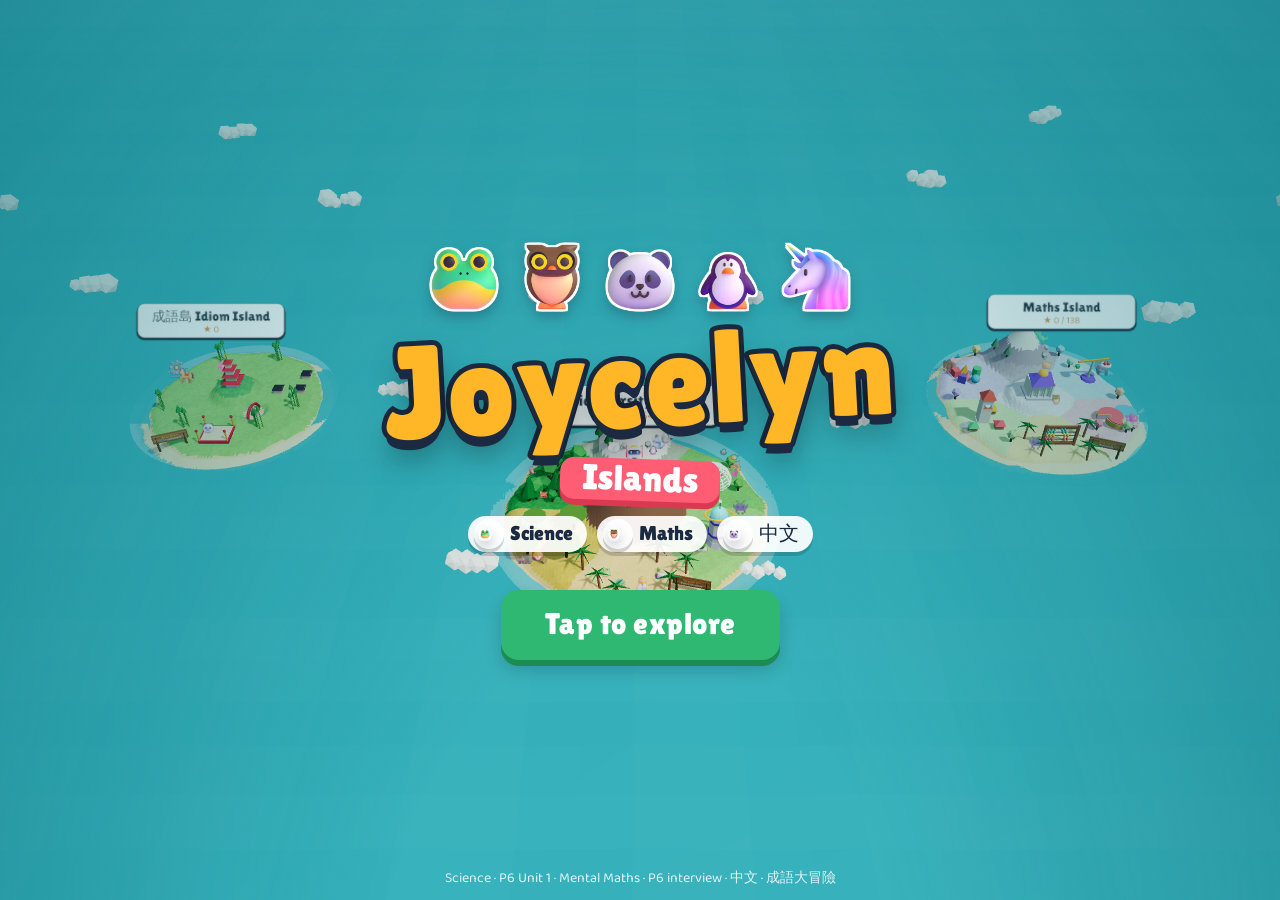
==== games/joycelyn-world/index.html @ 140b9cd7 "Joycelyn's Islands: merge Wild Quest, a new Maths Island and 成語大冒險 into one archipelago - Redesign W" ====
<!DOCTYPE html>
<!-- Built by tools/build_world.mjs from games/joycelyn-world/src. Edit the source, then rebuild. -->
<html lang="en">
<head>
<meta charset="UTF-8">
<meta name="viewport" content="width=device-width,initial-scale=1,viewport-fit=cover,user-scalable=no">
<title>Joycelyn's Islands</title>
<meta name="description" content="Joycelyn's revision archipelago: Science (Biodiversity), Mental Maths for the interview, and Chinese (成語大冒險).">
<meta name="apple-mobile-web-app-capable" content="yes">
<meta name="mobile-web-app-capable" content="yes">
<meta name="apple-mobile-web-app-title" content="Joycelyn Islands">
<meta name="theme-color" content="#0B6E79">
<link rel="icon" href="[data-uri]">
<link rel="apple-touch-icon" href="[data-uri]">
<link rel="preconnect" href="https://fonts.googleapis.com">
<link rel="preconnect" href="https://fonts.gstatic.com" crossorigin>
<link href="https://fonts.googleapis.com/css2?family=Baloo+2:wght@500;600;700;800&family=Lilita+One&family=Nunito:wght@500;700;800;900&display=swap" rel="stylesheet">
<style>
/* =========================================================
   Joycelyn Biodiversity Island (Wild Quest) — base styles
   Palette: lagoon / sky / mango / coral / leaf / ink
   ========================================================= */
:root {
  --lagoon: #0B6E79;
  --lagoon-d: #07505A;
  --sky: #8ED8F8;
  --sky-l: #D7F2FF;
  --mango: #FFB627;
  --mango-d: #E08E00;
  --coral: #FF5D73;
  --coral-d: #D93A52;
  --leaf: #2EB872;
  --leaf-d: #1E8A54;
  --grape: #7A5CFA;
  --grape-d: #5A3ED6;
  --ink: #1B2A41;
  --ink-2: #4A5A72;
  --paper: #FFFFFF;
  --sand: #FFF1CF;
  --display: 'Lilita One', 'Baloo 2', system-ui, sans-serif;
  --body: 'Baloo 2', system-ui, -apple-system, 'PingFang HK', 'Microsoft JhengHei', sans-serif;
  --sticker: drop-shadow(2px 0 0 #fff) drop-shadow(-2px 0 0 #fff) drop-shadow(0 2px 0 #fff) drop-shadow(0 -2px 0 #fff) drop-shadow(0 6px 6px rgba(27, 42, 65, .28));
  --safe-t: env(safe-area-inset-top, 0px);
  --safe-b: env(safe-area-inset-bottom, 0px);
}

* { box-sizing: border-box; -webkit-tap-highlight-color: transparent; }
html, body { margin: 0; height: 100%; overflow: hidden; background: #0B6E79; }
body {
  font-family: var(--body); color: var(--ink); font-size: 18px; line-height: 1.35;
  -webkit-user-select: none; user-select: none; -webkit-touch-callout: none;
  touch-action: manipulation; overscroll-behavior: none;
}
button { font: inherit; color: inherit; cursor: pointer; border: 0; background: none; padding: 0; }
button:focus-visible, [tabindex]:focus-visible { outline: 4px solid var(--mango); outline-offset: 3px; }
img { display: block; -webkit-user-drag: none; }

#app { position: fixed; inset: 0; overflow: hidden; }
#world { position: absolute; inset: 0; width: 100%; height: 100%; display: block; }
#stage { position: absolute; inset: 0; pointer-events: none; }
#stage > * { pointer-events: auto; }
#overlay { position: absolute; inset: 0; pointer-events: none; z-index: 50; }
#overlay > * { pointer-events: auto; }
#fx { position: absolute; inset: 0; width: 100%; height: 100%; pointer-events: none; z-index: 80; }
#rotate-hint { display: none; }
@media (orientation: portrait) and (max-width: 900px) {
  #rotate-hint {
    display: block; position: absolute; left: 50%; bottom: calc(10px + var(--safe-b)); transform: translateX(-50%);
    background: var(--ink); color: #fff; padding: 6px 14px; border-radius: 99px; font-size: 14px; z-index: 90; pointer-events: none; opacity: .85;
  }
}

/* ---------- sticker art ---------- */
.art { position: relative; display: inline-block; width: 96px; height: 96px; flex: none; }
.art img, .art svg { width: 100%; height: 100%; object-fit: contain; }
.art.sticker img, .art.sticker svg { filter: var(--sticker); }
.art.flat img, .art.flat svg { filter: none; }

/* ---------- buttons ---------- */
.btn {
  --c: var(--mango); --cd: var(--mango-d); --t: var(--ink);
  display: inline-flex; align-items: center; justify-content: center; gap: 8px;
  min-height: 56px; padding: 8px 26px; border-radius: 18px;
  background: var(--c); color: var(--t); font-family: var(--display); font-size: 24px; letter-spacing: .5px;
  box-shadow: 0 6px 0 var(--cd), 0 10px 18px rgba(0,0,0,.18);
  transform: translateY(0); transition: transform .08s, box-shadow .08s, filter .15s;
}
.btn:active { transform: translateY(5px); box-shadow: 0 1px 0 var(--cd), 0 3px 8px rgba(0,0,0,.18); }
.btn.go { --c: var(--leaf); --cd: var(--leaf-d); --t: #fff; }
.btn.hot { --c: var(--coral); --cd: var(--coral-d); --t: #fff; }
.btn.cool { --c: var(--sky); --cd: #4FAED6; }
.btn.grape { --c: var(--grape); --cd: var(--grape-d); --t: #fff; }
.btn.ghost { --c: #fff; --cd: #C9D6E4; }
.btn.small { min-height: 44px; font-size: 19px; padding: 6px 16px; border-radius: 14px; }
.btn .art { width: 34px; height: 34px; }
.btn[disabled] { filter: grayscale(1) opacity(.55); pointer-events: none; }

.iconbtn {
  width: 52px; height: 52px; border-radius: 16px; background: #fff; display: grid; place-items: center;
  box-shadow: 0 4px 0 #C9D6E4, 0 8px 14px rgba(0,0,0,.15); transition: transform .08s;
}
.iconbtn:active { transform: translateY(3px); box-shadow: 0 1px 0 #C9D6E4; }
.iconbtn .art { width: 34px; height: 34px; }
.iconbtn.off .art { filter: grayscale(1) opacity(.45); }

/* ---------- hub HUD ---------- */
.hub-top {
  position: absolute; top: calc(12px + var(--safe-t)); left: 14px; right: 14px; display: flex; align-items: center; gap: 10px; z-index: 5;
}
.pill {
  display: inline-flex; align-items: center; gap: 6px; background: #fff; border-radius: 99px; padding: 4px 16px 4px 6px;
  font-family: var(--display); font-size: 22px; box-shadow: 0 4px 0 #C9D6E4, 0 8px 14px rgba(0,0,0,.15);
}
.pill .art { width: 38px; height: 38px; }
.hub-top .spacer { flex: 1; }

.zone-chips {
  position: absolute; left: 0; right: 0; bottom: calc(12px + var(--safe-b)); display: flex; justify-content: center; gap: 10px; padding: 0 12px;
  z-index: 5; flex-wrap: wrap;
}
.zone-chip {
  display: flex; align-items: center; gap: 6px; background: rgba(255,255,255,.94); border-radius: 18px; padding: 4px 12px 4px 4px;
  font-family: var(--display); font-size: 17px; box-shadow: 0 4px 0 rgba(0,0,0,.18);
}
.zone-chip .art { width: 40px; height: 40px; }
.zone-chip .st { color: var(--mango-d); font-size: 14px; }
.zone-chip:active { transform: translateY(3px); }

/* ---------- title screen ---------- */
.title-screen {
  position: absolute; inset: 0; display: grid; place-items: center; text-align: center; z-index: 20;
  background: radial-gradient(ellipse at 50% 120%, rgba(11,110,121,.0) 30%, rgba(11,110,121,.55) 100%);
}
.logo { font-family: var(--display); line-height: .9; color: #fff; }
.logo .l1 {
  display: block; font-size: clamp(64px, 11vw, 132px); color: var(--mango);
  -webkit-text-stroke: 10px var(--ink); paint-order: stroke fill; letter-spacing: 2px;
  text-shadow: 0 10px 0 var(--ink), 0 18px 30px rgba(0,0,0,.35); transform: rotate(-3deg);
}
.logo .l2 {
  display: inline-block; margin-top: 18px; font-size: clamp(22px, 3.4vw, 36px); background: var(--coral); padding: 4px 22px 6px; border-radius: 14px;
  -webkit-text-stroke: 0; transform: rotate(2deg); box-shadow: 0 6px 0 var(--coral-d);
}
.title-screen .start { margin-top: 38px; font-size: 30px; min-height: 70px; padding: 8px 44px; animation: bob 1.6s ease-in-out infinite; }
.title-screen .credit { position: absolute; bottom: calc(12px + var(--safe-b)); left: 0; right: 0; color: #fff; font-size: 14px; opacity: .85; }
.title-cast { display: flex; gap: 14px; justify-content: center; margin-bottom: 8px; }
.title-cast .art { width: 74px; height: 74px; animation: hop 1.2s ease-in-out infinite; }
.title-cast .art:nth-child(2) { animation-delay: .15s; } .title-cast .art:nth-child(3) { animation-delay: .3s; }
.title-cast .art:nth-child(4) { animation-delay: .45s; } .title-cast .art:nth-child(5) { animation-delay: .6s; }

@keyframes bob { 50% { transform: translateY(-6px); } }
@keyframes hop { 0%, 100% { transform: translateY(0); } 40% { transform: translateY(-16px) rotate(-6deg); } 60% { transform: translateY(-12px) rotate(4deg); } }
@keyframes wobble { 0%,100% { transform: rotate(0); } 25% { transform: rotate(-8deg); } 75% { transform: rotate(8deg); } }
@keyframes pop-in { 0% { transform: scale(.3); opacity: 0; } 70% { transform: scale(1.08); opacity: 1; } 100% { transform: scale(1); } }
@keyframes slide-up { from { transform: translateY(40px); opacity: 0; } to { transform: none; opacity: 1; } }
@keyframes shake { 0%,100% { transform: translateX(0); } 20% { transform: translateX(-10px); } 40% { transform: translateX(9px); } 60% { transform: translateX(-6px); } 80% { transform: translateX(4px); } }
@keyframes pulse { 50% { transform: scale(1.07); } }
@keyframes pulse2 { 50% { scale: 1.14; } }
@keyframes spin { to { transform: rotate(360deg); } }
.shake { animation: shake .4s; }

/* ---------- zone card (bottom sheet) ---------- */
.zone-card {
  position: absolute; right: 18px; top: 50%; transform: translateY(-50%); width: min(420px, calc(100% - 36px));
  background: #fff; border-radius: 28px; padding: 22px 22px 20px; z-index: 10;
  box-shadow: 0 10px 0 rgba(27,42,65,.22), 0 24px 50px rgba(0,0,0,.25); animation: pop-in .35s ease-out;
  border: 5px solid var(--ink);
}
.zone-card h2 { font-family: var(--display); font-weight: 400; font-size: 36px; margin: 0; line-height: 1; }
.zone-card .zc-head { display: flex; align-items: center; gap: 12px; margin-bottom: 8px; }
.zone-card .zc-head .art { width: 76px; height: 76px; margin-top: -40px; }
.zone-card .learn { font-size: 16px; color: var(--ink-2); margin: 4px 0 12px; }
.zone-card .modes { display: grid; gap: 10px; }
.mode-btn {
  display: flex; align-items: center; gap: 12px; text-align: left; background: var(--sand); border-radius: 18px; padding: 10px 14px;
  box-shadow: 0 5px 0 #EBCB86; transition: transform .08s;
}
.mode-btn:active { transform: translateY(4px); box-shadow: 0 1px 0 #EBCB86; }
.mode-btn .art { width: 54px; height: 54px; }
.mode-btn .mt { flex: 1; }
.mode-btn b { font-family: var(--display); font-weight: 400; font-size: 23px; display: block; line-height: 1.05; }
.mode-btn small { font-size: 15px; color: var(--ink-2); display: block; line-height: 1.2; }
.mode-btn .stars { font-size: 20px; color: var(--mango); letter-spacing: 1px; white-space: nowrap; }
.mode-btn .stars .no { color: #E2E6EC; }
.zone-card .close { position: absolute; top: 10px; right: 12px; }

/* ---------- game frame ---------- */
.game {
  position: absolute; inset: 0; overflow: hidden; display: flex; flex-direction: column;
  background: var(--sky);
}
.game-hud {
  position: relative; z-index: 20; display: flex; align-items: center; gap: 12px;
  padding: calc(10px + var(--safe-t)) 14px 8px;
}
.game-hud .gtitle { font-family: var(--display); font-size: 26px; color: #fff; -webkit-text-stroke: 6px var(--ink); paint-order: stroke fill; }
.game-hud .spacer { flex: 1; }
.hearts { display: flex; gap: 2px; }
.hearts .art { width: 34px; height: 34px; transition: transform .2s, filter .2s; }
.hearts .art.lost { filter: grayscale(1) opacity(.35); transform: scale(.8); }
.scorebox { font-family: var(--display); font-size: 26px; background: #fff; border-radius: 14px; padding: 2px 14px; min-width: 96px; text-align: center; box-shadow: 0 4px 0 #C9D6E4; }
.combo { font-family: var(--display); font-size: 22px; color: #fff; background: var(--coral); border-radius: 12px; padding: 0 10px; box-shadow: 0 4px 0 var(--coral-d); }
.combo.hide { visibility: hidden; }
.progress { height: 14px; background: rgba(255,255,255,.6); border-radius: 99px; overflow: hidden; flex: 1; max-width: 260px; border: 3px solid var(--ink); }
.progress i { display: block; height: 100%; background: var(--leaf); width: 0; transition: width .3s; }
.game-body { position: relative; flex: 1; min-height: 0; }

/* ---------- intro / result modals ---------- */
.modal-wrap { position: absolute; inset: 0; display: grid; place-items: center; background: rgba(27,42,65,.45); z-index: 60; padding: 18px; }
.modal {
  position: relative; background: #fff; border-radius: 30px; border: 5px solid var(--ink); width: min(640px, 100%); max-height: calc(100% - 10px);
  overflow: auto; padding: 26px 30px 26px; text-align: center; animation: pop-in .35s ease-out;
  box-shadow: 0 12px 0 rgba(27,42,65,.25);
}
.modal h2 { font-family: var(--display); font-weight: 400; font-size: 42px; margin: 4px 0 6px; line-height: 1; }
.modal p { margin: 6px 0; }
.modal .hero-art { width: 110px; height: 110px; margin: -6px auto 4px; }
.modal .howto { display: grid; grid-template-columns: repeat(auto-fit, minmax(150px, 1fr)); gap: 12px; margin: 16px 0 18px; text-align: left; }
.modal .howto div { background: var(--sky-l); border-radius: 18px; padding: 10px 12px; display: flex; gap: 10px; align-items: center; font-size: 16px; line-height: 1.2; }
.modal .howto .art { width: 44px; height: 44px; }
.modal .actions { display: flex; gap: 14px; justify-content: center; flex-wrap: wrap; margin-top: 14px; }
.modal .learnline { font-size: 15px; color: var(--ink-2); }
.bigstars { display: flex; justify-content: center; gap: 4px; margin: 6px 0 4px; }
.bigstars .art { width: 86px; height: 86px; opacity: .18; filter: grayscale(1); transform: scale(.7); transition: all .4s cubic-bezier(.3,1.6,.5,1); }
.bigstars .art:nth-child(2) { margin-top: -18px; }
.bigstars .art.on { opacity: 1; filter: none; transform: scale(1); }
.result-score { font-family: var(--display); font-size: 30px; }
.review { text-align: left; margin-top: 12px; display: grid; gap: 8px; }
.review .ri { background: #FFF0F2; border-radius: 14px; padding: 8px 12px; font-size: 15px; line-height: 1.3; }
.review .ri b { color: var(--coral-d); }

/* ---------- toast / teach bubble ---------- */
.toast {
  position: absolute; left: 50%; top: 92px; transform: translateX(-50%); z-index: 70; max-width: min(720px, 92%);
  background: #fff; border: 4px solid var(--ink); border-radius: 20px; padding: 10px 18px; font-size: 19px; line-height: 1.25;
  display: flex; gap: 10px; align-items: center; animation: slide-up .25s ease-out; box-shadow: 0 8px 0 rgba(27,42,65,.2);
}
.toast .art { width: 48px; height: 48px; }
.toast.good { border-color: var(--leaf-d); background: #EFFFF5; }
.toast.bad { border-color: var(--coral-d); background: #FFF1F3; }
.floattext {
  position: absolute; z-index: 75; font-family: var(--display); font-size: 34px; pointer-events: none; white-space: nowrap;
  -webkit-text-stroke: 6px var(--ink); paint-order: stroke fill; color: #fff; transform: translate(-50%, -50%);
}

/* ---------- generic choice buttons ---------- */
.choices { display: grid; gap: 12px; grid-template-columns: repeat(2, minmax(0, 1fr)); }
.choice {
  background: #fff; border-radius: 18px; padding: 10px 14px; min-height: 64px; font-size: 20px; font-weight: 700; line-height: 1.15;
  box-shadow: 0 5px 0 #C9D6E4; display: flex; align-items: center; gap: 10px; text-align: left; transition: transform .08s, background .2s;
}
.choice .art { width: 46px; height: 46px; }
.choice:active { transform: translateY(4px); box-shadow: 0 1px 0 #C9D6E4; }
.choice.right { background: #D8F8E4; box-shadow: 0 5px 0 var(--leaf); }
.choice.wrong { background: #FFDCE1; box-shadow: 0 5px 0 var(--coral); animation: shake .4s; }

.prof {
  display: flex; align-items: flex-end; gap: 6px;
}
.prof .art { width: 70px; height: 70px; }
.prof .bubble {
  background: #fff; border: 4px solid var(--ink); border-radius: 20px 20px 20px 4px; padding: 8px 14px; font-size: 18px; line-height: 1.25; font-weight: 600;
}

/* ---------- field guide / book screens ---------- */
.book {
  position: absolute; inset: 0; z-index: 30; background: #FFF6E0; display: flex; flex-direction: column;
  background-image: radial-gradient(#F3DFAE 1.5px, transparent 1.5px); background-size: 22px 22px;
}
.book-head { display: flex; align-items: center; gap: 12px; padding: calc(12px + var(--safe-t)) 18px 8px; }
.book-head h2 { font-family: var(--display); font-weight: 400; font-size: 38px; margin: 0; }
.book-head .count { font-family: var(--display); font-size: 22px; color: var(--ink-2); }
.book-tabs { display: flex; gap: 8px; padding: 0 18px 8px; flex-wrap: wrap; }
.book-tabs button { padding: 4px 14px; border-radius: 99px; background: #fff; font-weight: 700; font-size: 16px; box-shadow: 0 3px 0 #E6D3A3; }
.book-tabs button.on { background: var(--ink); color: #fff; box-shadow: none; }
.book-body { flex: 1; overflow: auto; padding: 6px 18px calc(24px + var(--safe-b)); -webkit-overflow-scrolling: touch; }
.cards { display: grid; grid-template-columns: repeat(auto-fill, minmax(132px, 1fr)); gap: 14px; }
.card {
  background: #fff; border-radius: 20px; padding: 10px 8px 10px; text-align: center; box-shadow: 0 5px 0 #E6D3A3; position: relative;
  border-top: 10px solid var(--gc, #ccc);
}
.card .art { width: 84px; height: 84px; margin: 0 auto; }
.card b { display: block; font-size: 16px; line-height: 1.1; margin-top: 4px; }
.card small { display: block; color: var(--ink-2); font-size: 14px; }
.card.locked .art img, .card.locked .art svg { filter: brightness(0) opacity(.18) !important; }
.card.locked b { color: #B8B0A0; }
.card-detail { text-align: left; }
.card-detail .cd-top { display: flex; gap: 16px; align-items: center; }
.card-detail .art { width: 130px; height: 130px; }
.tag { display: inline-block; border-radius: 99px; padding: 1px 12px; font-size: 15px; font-weight: 700; color: #fff; background: var(--gc, var(--ink)); margin: 2px 4px 2px 0; }
.traits { margin: 10px 0 0; padding-left: 20px; font-size: 16px; }
.oops-list { display: grid; gap: 10px; max-width: 900px; }
.oops { background: #fff; border-radius: 18px; padding: 12px 16px; box-shadow: 0 4px 0 #E6D3A3; display: grid; gap: 4px; font-size: 17px; }
.oops .q { font-weight: 700; }
.oops .you { color: var(--coral-d); }
.oops .ans { color: var(--leaf-d); font-weight: 700; }
.oops .why { color: var(--ink-2); font-size: 15px; }
.oops .meta { display: flex; gap: 10px; align-items: center; font-size: 13px; color: var(--ink-2); }
.empty { text-align: center; color: var(--ink-2); padding: 40px 10px; font-size: 20px; }
.parents table { border-collapse: collapse; width: 100%; max-width: 900px; background: #fff; border-radius: 16px; overflow: hidden; font-size: 17px; }
.parents th, .parents td { padding: 10px 14px; text-align: left; border-bottom: 2px solid #F3E6C4; vertical-align: top; }
.parents th { background: var(--ink); color: #fff; font-weight: 700; }
.parents p, .parents li { max-width: 760px; font-size: 17px; }
.parents h3 { font-family: var(--display); font-weight: 400; font-size: 26px; margin: 22px 0 6px; }

@media (max-width: 700px), (max-height: 520px) {
  body { font-size: 16px; }
  .btn { font-size: 20px; min-height: 48px; padding: 6px 18px; }
  .modal { padding: 20px 18px; }
  .modal h2 { font-size: 32px; }
  .game-hud .gtitle { font-size: 20px; }
  .zone-chip { font-size: 14px; } .zone-chip .art { width: 30px; height: 30px; }
  .choice { font-size: 17px; min-height: 52px; }
}
@media (prefers-reduced-motion: reduce) {
  *, *::before, *::after { animation-duration: .01ms !important; animation-iteration-count: 1 !important; transition-duration: .01ms !important; }
}

/* =========================================================
   Faller engine (Sort Storm / Seed Sorter / Airlift)
   ========================================================= */
.faller { position: absolute; inset: 0; display: flex; flex-direction: column; }
.fall-area { position: relative; flex: 1; overflow: hidden; }
.fall-area::before, .fall-area::after { content: ''; position: absolute; inset: 0; pointer-events: none; }
.sky-storm { background: linear-gradient(#4E5F96, #7FA6DA 55%, #BFE6F7); }
.sky-storm::before {
  background: repeating-linear-gradient(105deg, transparent 0 22px, rgba(255,255,255,.18) 22px 24px, transparent 24px 60px);
  background-size: 200px 200px; animation: rain .5s linear infinite;
}
.sky-storm::after {
  height: 90px; bottom: auto;
  background: radial-gradient(60px 50px at 8% 20%, #3C4A78 98%, transparent) , radial-gradient(90px 60px at 25% 0%, #44548A 98%, transparent), radial-gradient(80px 55px at 48% 10%, #3C4A78 98%, transparent), radial-gradient(100px 60px at 70% 0%, #44548A 98%, transparent), radial-gradient(70px 50px at 92% 15%, #3C4A78 98%, transparent);
}
@keyframes rain { to { background-position: -60px 200px; } }
.sky-xray { background: #0F2340; }
.sky-xray::before { background-image: linear-gradient(rgba(120,220,255,.12) 1px, transparent 1px), linear-gradient(90deg, rgba(120,220,255,.12) 1px, transparent 1px); background-size: 40px 40px; }
.sky-xray::after { height: 6px; bottom: auto; background: linear-gradient(90deg, transparent, #7FF6FF, transparent); box-shadow: 0 0 20px #7FF6FF; animation: scan 2.2s linear infinite; }
.sky-xray .fall-item .art img { filter: grayscale(1) brightness(1.5) contrast(1.2) drop-shadow(0 0 8px #7FF6FF) !important; }
.sky-xray .fall-item .tag-name { background: #0F2340; color: #7FF6FF; border-color: #7FF6FF; }
@keyframes scan { from { transform: translateY(0); } to { transform: translateY(70vh); } }
.sky-garden { background: linear-gradient(#A8E8FF, #E4FBD9 70%, #C8EBA8); }
.sky-garden::after { top: auto; height: 40px; background: radial-gradient(30px 20px at 10% 100%, #7DCB5A 98%, transparent), radial-gradient(40px 26px at 30% 100%, #6AB948 98%, transparent), radial-gradient(36px 22px at 55% 100%, #7DCB5A 98%, transparent), radial-gradient(44px 28px at 80% 100%, #6AB948 98%, transparent); }
.sky-balloon { background: linear-gradient(#7CCDF5, #CFF0FF 70%, #EAF9FF); }
.sky-balloon::before { background: radial-gradient(70px 26px at 15% 25%, #fff 98%, transparent), radial-gradient(90px 30px at 70% 18%, #fff 98%, transparent), radial-gradient(60px 20px at 45% 55%, rgba(255,255,255,.8) 98%, transparent); animation: drift 30s linear infinite; }
@keyframes drift { from { transform: translateX(-10%); } to { transform: translateX(10%); } }
.faller.fever .fall-area::after { top: 0; height: auto; background: linear-gradient(120deg, rgba(255,93,115,.25), rgba(255,182,39,.25), rgba(46,184,114,.25), rgba(122,92,250,.25)); background-size: 300% 300%; animation: feverbg 1s linear infinite; }
@keyframes feverbg { to { background-position: 300% 0; } }

.fall-item { position: absolute; left: 0; top: 0; display: flex; flex-direction: column; align-items: center; will-change: transform; z-index: 2; }
.fall-item .art { width: 118px; height: 118px; }
.fall-item .tag-name { background: #fff; border: 3px solid var(--ink); border-radius: 12px; padding: 0 10px; font-weight: 800; font-size: 18px; margin-top: -6px; white-space: nowrap; }
.fall-item .chute { width: 120px; height: 52px; border-radius: 60px 60px 8px 8px; margin-bottom: -2px;
  background: repeating-linear-gradient(90deg, #FF5D73 0 20px, #fff 20px 40px); border: 3px solid var(--ink); border-bottom: 0; position: relative; }
.fall-item .chute::after { content: ''; position: absolute; left: 8px; right: 8px; top: 100%; height: 26px; border-left: 2px solid var(--ink); border-right: 2px solid var(--ink); clip-path: polygon(0 0, 100% 0, 60% 100%, 40% 100%); }
.card-item { flex-direction: row; gap: 8px; width: min(300px, 70vw); background: #fff; border: 4px solid var(--ink); border-radius: 18px; padding: 10px 14px; font-weight: 800; font-size: 21px; line-height: 1.15; text-align: center; box-shadow: 0 8px 0 rgba(0,0,0,.2); }
.card-item.crate { background: #F6D29B; border-color: #8A5A2B; box-shadow: 0 8px 0 #8A5A2B; background-image: repeating-linear-gradient(90deg, transparent 0 46px, rgba(138,90,43,.25) 46px 50px); }
.splat { filter: grayscale(.7); opacity: .8; }

.bins { display: grid; gap: 10px; padding: 8px 12px calc(12px + var(--safe-b)); background: linear-gradient(rgba(255,255,255,0), rgba(27,42,65,.25)); }
.bin {
  --bc: #FFB627; background: var(--bc); border-radius: 26px 26px 16px 16px; padding: 8px 4px 8px; border: 4px solid var(--ink);
  box-shadow: 0 6px 0 var(--ink), inset 0 -8px 0 rgba(0,0,0,.15); display: flex; flex-direction: column; align-items: center; color: #fff; transition: transform .1s; min-height: 112px;
}
.bin-door { width: 68px; height: 68px; background: rgba(255,255,255,.92); border-radius: 50%; display: grid; place-items: center; box-shadow: inset 0 5px 0 rgba(0,0,0,.12); }
.bin-door .art { width: 54px; height: 54px; }
.bin-label { font-family: var(--display); font-size: 21px; -webkit-text-stroke: 5px var(--ink); paint-order: stroke fill; margin-top: 4px; line-height: 1.05; text-align: center; }
.bin:active { transform: translateY(5px); box-shadow: 0 1px 0 var(--ink); }
.bin.gulp { animation: pulse .35s; }
.bin.nope { animation: shake .4s; filter: saturate(.3) brightness(.9); }
.bin.hint { outline: 6px solid #fff; outline-offset: 2px; animation: pulse .6s infinite; }
.wave-banner { position: absolute; left: 0; right: 0; top: 28%; z-index: 30; text-align: center; font-family: var(--display); font-size: clamp(38px, 6vw, 64px); color: var(--mango); -webkit-text-stroke: 10px var(--ink); paint-order: stroke fill; animation: banner 1.7s ease-in-out forwards; pointer-events: none; }
.wave-banner small { display: block; font-family: var(--body); font-weight: 800; font-size: 24px; color: #fff; -webkit-text-stroke: 5px var(--ink); }
@keyframes banner { 0% { transform: translateX(100%); } 18% { transform: translateX(0); } 82% { transform: translateX(0); opacity: 1; } 100% { transform: translateX(-100%); opacity: 0; } }
@media (max-width: 760px) {
  .bin { min-height: 88px; border-radius: 18px 18px 12px 12px; }
  .bin-door { width: 46px; height: 46px; } .bin-door .art { width: 36px; height: 36px; }
  .bin-label { font-size: 14px; -webkit-text-stroke: 4px var(--ink); }
  .fall-item .art { width: 84px; height: 84px; }
  .fall-item .chute { width: 86px; height: 38px; }
}

/* biome doors */
.biome-door { width: 100%; height: 100%; border-radius: 50%; display: grid; place-items: center; }
.bd-rainforest { background: radial-gradient(circle at 50% 70%, #3DBB57, #1E7A3A); }
.bd-desert { background: radial-gradient(circle at 50% 70%, #FFD27A, #E39A3B); }
.bd-grassland { background: radial-gradient(circle at 50% 70%, #EADB7A, #B9A034); }
.bd-polar { background: radial-gradient(circle at 50% 70%, #FFFFFF, #9CCFF2); }
.biome-door .art { width: 80% !important; height: 80% !important; }

/* =========================================================
   Build-a-Beast lab
   ========================================================= */
.game:has(.lab) { background: linear-gradient(#2B2550, #4B3F8F 60%, #6E5CC7); }
.lab { position: absolute; inset: 0; display: flex; flex-direction: column; padding: 0 14px calc(10px + var(--safe-b)); gap: 10px; }
.lab-top { flex: 1; min-height: 0; display: grid; grid-template-columns: minmax(170px, 230px) 1fr minmax(230px, 330px); gap: 14px; align-items: stretch; }
.lab-ticket { align-self: start; background: #FFF8E6; border-radius: 6px; padding: 14px 12px 18px; text-align: center; transform: rotate(-2deg); box-shadow: 0 10px 0 rgba(0,0,0,.25);
  clip-path: polygon(0 0, 100% 0, 100% calc(100% - 10px), 92% 100%, 84% calc(100% - 10px), 76% 100%, 68% calc(100% - 10px), 60% 100%, 52% calc(100% - 10px), 44% 100%, 36% calc(100% - 10px), 28% 100%, 20% calc(100% - 10px), 12% 100%, 4% calc(100% - 10px), 0 100%); }
.lab-ticket .art { margin: 4px auto; }
.ticket-no { font-size: 14px; color: var(--ink-2); font-weight: 700; }
.ticket-say { font-weight: 800; font-size: 19px; line-height: 1.2; margin: 6px 0 10px; }
.ticket-group { display: inline-block; color: #fff; font-family: var(--display); font-size: 26px; padding: 2px 16px; border-radius: 12px; -webkit-text-stroke: 5px var(--ink); paint-order: stroke fill; }
.lab-machine { position: relative; display: grid; place-items: center; }
.lab-tube { position: relative; width: min(300px, 100%); height: min(100%, 330px); border-radius: 120px 120px 30px 30px; background: linear-gradient(90deg, rgba(255,255,255,.25), rgba(200,250,255,.12) 40%, rgba(255,255,255,.35)); border: 6px solid #C9CFE6; box-shadow: inset 0 0 40px rgba(127,246,255,.35), 0 0 0 6px #7A5CFA, 0 18px 0 #2B2550; overflow: hidden; }
.lab-liquid { position: absolute; left: 0; right: 0; bottom: 0; height: 42%; background: linear-gradient(#5CF2C9, #1FB59A); opacity: .75; }
.lab-liquid::before { content: ''; position: absolute; left: -10%; right: -10%; top: -12px; height: 24px; background: radial-gradient(20px 12px at 20px 12px, #5CF2C9 98%, transparent) 0 0 / 40px 24px repeat-x; animation: wave 2s linear infinite; }
@keyframes wave { to { background-position: 40px 0; } }
.lab-bubbles i { position: absolute; bottom: 5%; width: 12px; height: 12px; border-radius: 50%; background: rgba(255,255,255,.7); animation: bub 2.8s ease-in infinite; }
@keyframes bub { from { transform: translateY(0); opacity: .9; } to { transform: translateY(-240px); opacity: 0; } }
.lab-out { position: absolute; inset: 0; display: grid; place-items: center; z-index: 2; }
.lab-out .art { width: min(190px, 60%); height: auto; aspect-ratio: 1; }
.lab-out .born { animation: pop-in .5s cubic-bezier(.3,1.6,.5,1); }
.lab-q { font-family: var(--display); font-size: 120px; color: rgba(255,255,255,.75); -webkit-text-stroke: 6px #2B2550; paint-order: stroke fill; }
.lab-q.spin { animation: spin .4s linear infinite; }
.lab-tube.zapping { animation: shake .25s infinite; box-shadow: inset 0 0 80px #B6FFF6, 0 0 0 6px #FFB627, 0 0 60px #7FF6FF; }
.lab-coils { position: absolute; inset: 0; pointer-events: none; }
.lab-coils i { position: absolute; bottom: 10%; width: 24px; height: 60%; background: repeating-linear-gradient(#FFB627 0 8px, #B87400 8px 12px); border-radius: 12px; left: calc(50% - min(150px, 50%) - 44px); }
.lab-coils i + i { left: auto; right: calc(50% - min(150px, 50%) - 44px); }
.mutant { position: relative; width: 200px; height: 200px; animation: wobble .6s ease-in-out infinite; }
.mutant .m-base { width: 160px; height: 160px; position: absolute; left: 20px; top: 20px; }
.mutant .m-a, .mutant .m-b { position: absolute; width: 70px; height: 70px; }
.mutant .m-a { left: -6px; top: 0; } .mutant .m-b { right: -6px; bottom: 10px; }
.m-stamp { position: absolute; left: 50%; top: 50%; transform: translate(-50%, -50%) rotate(-14deg); font-family: var(--display); font-size: 44px; color: var(--coral); border: 6px solid var(--coral); border-radius: 12px; padding: 0 12px; background: rgba(255,255,255,.85); }
.lab-feedback { background: #fff; border-radius: 22px; padding: 14px 16px; overflow: auto; border: 4px solid var(--ink); align-self: stretch; }
.fb-hint { color: var(--ink-2); font-weight: 700; font-size: 18px; }
.fb-title { font-family: var(--display); font-size: 28px; line-height: 1.05; margin-bottom: 4px; }
.fb-title.good { color: var(--leaf-d); } .fb-title.bad { color: var(--coral-d); }
.lab-feedback p { margin: 4px 0 8px; font-size: 17px; line-height: 1.25; }
.fb-bad, .fb-traits { margin: 0 0 10px; padding-left: 18px; font-size: 16px; line-height: 1.25; }
.fb-bad li { margin-bottom: 6px; }
.fb-recipe { background: var(--sky-l); border-radius: 12px; padding: 8px 10px; }
.lab-panel { display: flex; gap: 12px; align-items: stretch; background: linear-gradient(#C9CFE6, #9AA3C7); border-radius: 26px; padding: 10px; border: 4px solid var(--ink); box-shadow: 0 8px 0 #2B2550; }
.lab-reels { flex: 1; display: grid; grid-template-columns: repeat(5, minmax(0, 1fr)); gap: 8px; }
.reel { display: flex; flex-direction: column; align-items: stretch; gap: 4px; background: #4A5A72; border-radius: 16px; padding: 6px; transition: box-shadow .2s; }
.reel-label { color: #fff; font-weight: 800; font-size: 14px; text-align: center; line-height: 1.1; min-height: 1.1em; }
.reel-arrow { background: #2B3A52; color: #fff; border-radius: 10px; font-size: 16px; line-height: 1; padding: 4px 0; }
.reel-arrow:active { background: #7A5CFA; }
.reel-window { background: #fff; border-radius: 12px; height: 108px; overflow: hidden; box-shadow: inset 0 6px 8px rgba(0,0,0,.25), inset 0 -6px 8px rgba(0,0,0,.18); }
.reel-face { display: flex; flex-direction: column; align-items: center; justify-content: center; height: 100%; gap: 2px; padding: 4px; }
.reel-face .art { width: 52px; height: 52px; }
.reel-face span { font-size: 14px; font-weight: 800; line-height: 1.1; text-align: center; }
.reel.bad { box-shadow: 0 0 0 4px var(--coral), 0 0 18px var(--coral); }
.reel.good { box-shadow: 0 0 0 4px var(--leaf), 0 0 18px var(--leaf); }
.lab-lever { width: 96px; display: flex; flex-direction: column; align-items: center; justify-content: flex-end; gap: 6px; }
.lab-lever .stick { width: 14px; height: 110px; background: linear-gradient(90deg, #8A93B0, #E6EAF5, #8A93B0); border-radius: 8px; position: relative; transform-origin: 50% 100%; transform: rotate(-18deg); transition: transform .15s; }
.lab-lever .knob { position: absolute; top: -26px; left: 50%; transform: translateX(-50%); width: 50px; height: 50px; border-radius: 50%; background: radial-gradient(circle at 35% 30%, #FF9AA8, var(--coral) 50%, var(--coral-d)); box-shadow: 0 4px 0 #8E1F33; }
.lab-lever.pulled .stick { transform: rotate(28deg); }
.lever-label { font-family: var(--display); font-size: 24px; color: #fff; -webkit-text-stroke: 5px var(--ink); paint-order: stroke fill; animation: pulse 1.2s infinite; }
@media (max-width: 860px) {
  .lab-top { grid-template-columns: 1fr 1fr; grid-template-rows: auto 1fr; }
  .lab-feedback { grid-column: 1 / -1; max-height: 160px; }
  .lab-ticket { padding: 8px; } .lab-ticket .art { width: 54px; height: 54px; }
  .reel-window { height: 84px; } .reel-face .art { width: 36px; height: 36px; } .reel-face span { font-size: 12px; }
  .lab-lever { width: 70px; } .lab-lever .stick { height: 70px; }
}

/* =========================================================
   Flowchart Detective
   ========================================================= */
.game:has(.det) { background: linear-gradient(#1D2F5C, #284A86); }
.det { position: absolute; inset: 0; display: grid; grid-template-columns: minmax(220px, 300px) 1fr; gap: 14px; padding: 0 14px calc(12px + var(--safe-b)); }
.det-left { display: flex; flex-direction: column; gap: 10px; min-height: 0; }
.det-box { position: relative; height: 210px; border-radius: 24px; overflow: hidden; background: radial-gradient(circle at 50% 40%, #5A4AA8, #221A4A 70%); border: 5px solid var(--mango); display: grid; place-items: center; flex: none; }
.det-box .det-sil { width: 150px; height: 150px; }
.det-box .det-sil img, .det-box .det-sil svg { filter: brightness(0) drop-shadow(0 0 12px rgba(255,255,255,.6)) !important; transition: filter .6s; }
.det-box .det-sil.show img, .det-box .det-sil.show svg { filter: var(--sticker) !important; }
.det-box .det-sil.show { animation: pop-in .5s; }
.det-curtain { position: absolute; inset: 0; z-index: 2; pointer-events: none; }
.det-curtain::before, .det-curtain::after { content: ''; position: absolute; top: 0; bottom: 0; width: 51%; background: repeating-linear-gradient(90deg, #C8203A 0 14px, #A0162C 14px 28px); transition: transform .7s cubic-bezier(.6,0,.3,1); }
.det-curtain::before { left: 0; transform: translateX(-62%); } .det-curtain::after { right: 0; transform: translateX(62%); }
.det-curtain.open::before { transform: translateX(-100%); } .det-curtain.open::after { transform: translateX(100%); }
.det-case { position: absolute; top: 8px; left: 50%; transform: translateX(-50%); z-index: 3; background: var(--mango); font-family: var(--display); padding: 0 12px; border-radius: 10px; font-size: 18px; }
.det-clues { display: grid; gap: 8px; overflow: auto; }
.det-clue { background: #FFF8E6; border-radius: 14px; padding: 8px 12px; font-weight: 800; font-size: 18px; line-height: 1.2; display: flex; gap: 8px; align-items: center; box-shadow: 0 4px 0 rgba(0,0,0,.25); }
.det-right { display: flex; flex-direction: column; min-height: 0; gap: 10px; }
.det-board { position: relative; flex: 1; min-height: 280px; border-radius: 24px; background: #17325F; background-image: linear-gradient(rgba(255,255,255,.06) 1px, transparent 1px), linear-gradient(90deg, rgba(255,255,255,.06) 1px, transparent 1px); background-size: 28px 28px; border: 4px solid #6E8FD0; }
.det-lines { position: absolute; inset: 0; width: 100%; height: 100%; }
.det-lines line { stroke: rgba(255,255,255,.55); stroke-width: 4; stroke-dasharray: 8 7; }
.det-lines line.on { stroke: var(--mango); stroke-dasharray: none; stroke-width: 7; }
.det-lines line.bad { stroke: var(--coral); stroke-width: 7; stroke-dasharray: none; }
.det-elabel { position: absolute; z-index: 2; transform: translate(-50%, -50%); font-size: 13px; font-weight: 800; padding: 0 8px; border-radius: 99px; color: #fff; }
.det-elabel.y { background: var(--leaf-d); } .det-elabel.n { background: var(--coral-d); }
.det-node { position: absolute; transform: translate(-50%, -50%); z-index: 1; }
.det-node.q { background: #fff; border-radius: 14px; padding: 6px 8px; font-weight: 800; font-size: 15px; line-height: 1.1; text-align: center; width: 19%; box-shadow: 0 4px 0 rgba(0,0,0,.3); transition: box-shadow .2s, background .2s; }
.det-node.q.cur { background: #FFF3CF; box-shadow: 0 0 0 5px var(--mango), 0 0 26px var(--mango); }
.det-node.q.done { background: #DDF8E8; }
.det-node.leaf { width: 64px; height: 64px; border-radius: 50%; background: #2B4C86; border: 4px dashed #8FB0EA; display: grid; place-items: center; color: #fff; text-align: center; }
.det-node.leaf .lt { font-family: var(--display); font-size: 28px; line-height: 1; }
.det-node.leaf.open { width: auto; min-width: 84px; height: auto; border-radius: 16px; padding: 4px 10px; background: var(--gc); border: 4px solid #fff; }
.det-node.leaf.open .lt { font-size: 18px; } .det-node.leaf .gn { display: block; font-weight: 800; font-size: 15px; }
.det-node.leaf.cur { animation: pulse2 .6s 3; box-shadow: 0 0 30px #fff; }
.det-token { position: absolute; z-index: 3; transform: translate(-50%, -105%); pointer-events: none; }
.det-token .art { width: 54px; height: 54px; animation: bob 1s infinite; }
.det-controls { display: flex; align-items: center; gap: 12px; background: #fff; border-radius: 20px; padding: 8px 12px; border: 4px solid var(--ink); }
.det-q { flex: 1; font-family: var(--display); font-size: 26px; line-height: 1.05; }
.det-q b { font-weight: 400; color: var(--leaf-d); }
.det-btns { display: flex; gap: 10px; }
.det-btns .btn:not(.small) { min-width: 104px; }
@media (max-width: 860px) {
  .det { grid-template-columns: 1fr; grid-template-rows: auto 1fr; }
  .det-left { flex-direction: row; } .det-box { width: 150px; height: 140px; } .det-box .det-sil { width: 100px; height: 100px; }
  .det-clue { font-size: 14px; padding: 4px 8px; } .det-node.q { font-size: 11px; padding: 4px; }
  .det-q { font-size: 18px; } .det-btns .btn:not(.small) { min-width: 70px; }
}

/* =========================================================
   Plant Survivor
   ========================================================= */
.game:has(.ps) { background: linear-gradient(#DFF7D0, #B8E6A0); }
.ps { position: absolute; inset: 0; display: grid; grid-template-columns: 1.05fr 1fr; gap: 14px; padding: 0 14px calc(12px + var(--safe-b)); }
.ps-scene { position: relative; border-radius: 26px; overflow: hidden; border: 5px solid var(--ink); background: #CFEFFF; min-height: 0; }
.ps-plant { position: absolute; inset: 0; transition: filter .6s; }
.plant-svg { width: 100%; height: 100%; display: block; }
.plant-svg .pl { transform-origin: 150px 205px; transition: transform .6s; }
.ps-plant.happy .pl { transform: scale(1.04); }
.ps-plant.wilt { filter: sepia(.8) saturate(.6) brightness(.9); }
.ps-plant.wilt .pl { transform: rotate(7deg) scaleY(.92); }
.ps-plant.bloom .flowers g { animation: pop-in .5s cubic-bezier(.3,1.6,.5,1) both; transform-box: fill-box; transform-origin: center; }
.ps-plant.bloom .flowers g:nth-child(2) { animation-delay: .1s; } .ps-plant.bloom .flowers g:nth-child(3) { animation-delay: .2s; } .ps-plant.bloom .flowers g:nth-child(4) { animation-delay: .3s; } .ps-plant.bloom .flowers g:nth-child(5) { animation-delay: .4s; }
.ps-weather { position: absolute; left: 12px; right: 12px; top: 12px; z-index: 3; display: flex; flex-direction: column; align-items: center; gap: 8px; pointer-events: none; }
.ps-weather > * { pointer-events: auto; }
.ps-weather::before { content: ''; position: fixed; inset: 0; pointer-events: none; }
.ps-scene:has(.ev-rain)::after, .ps-scene:has(.ev-tornado)::after { content: ''; position: absolute; inset: 0; z-index: 2; pointer-events: none; background: repeating-linear-gradient(100deg, transparent 0 18px, rgba(255,255,255,.35) 18px 20px, transparent 20px 44px); background-size: 160px 160px; animation: rain .4s linear infinite; }
.ps-scene:has(.ev-sun)::after { content: ''; position: absolute; inset: 0; z-index: 2; pointer-events: none; background: radial-gradient(circle at 85% 8%, rgba(255,230,120,.85), rgba(255,180,60,.25) 35%, transparent 60%); animation: pulse 1s infinite; }
.ps-scene:has(.ev-coldface)::after { content: ''; position: absolute; inset: 0; z-index: 2; pointer-events: none; background: rgba(40,60,140,.45); }
.ps-scene:has(.ev-cloud)::after { content: ''; position: absolute; inset: 0; z-index: 2; pointer-events: none; background: rgba(10,30,15,.45); }
.ps-scene:has(.ev-wave)::after { content: ''; position: absolute; left: 0; right: 0; bottom: 0; height: 52%; z-index: 2; pointer-events: none; background: rgba(60,160,210,.45); animation: tide 1.6s ease-in-out infinite alternate; }
.ps-scene:has(.ev-bubbles)::after { content: ''; position: absolute; left: 0; right: 0; bottom: 0; height: 44%; z-index: 2; pointer-events: none; background: radial-gradient(circle, rgba(255,255,255,.0) 0 3px, transparent 4px) 0 0 / 30px 30px, rgba(80,50,30,.4); }
@keyframes tide { from { transform: translateY(20px); } to { transform: translateY(-10px); } }
.ps-event { background: #fff; border: 4px solid var(--ink); border-radius: 18px; padding: 8px 14px; display: flex; gap: 10px; align-items: center; animation: pop-in .35s; max-width: 100%; }
.ps-event small { display: block; font-weight: 700; color: var(--ink-2); font-size: 14px; } .ps-event b { font-size: 20px; line-height: 1.1; display: block; }
.ps-event.win { border-color: var(--leaf-d); background: #EFFFF5; } .ps-event.win span { font-size: 16px; line-height: 1.25; display: block; }
.ps-why { background: #FFF1F3; border: 4px solid var(--coral-d); border-radius: 16px; padding: 6px 12px; font-weight: 700; font-size: 17px; line-height: 1.2; display: flex; gap: 8px; align-items: center; animation: slide-up .3s; }
.ps-health { position: absolute; left: 12px; bottom: 12px; z-index: 3; display: flex; align-items: center; gap: 8px; background: #fff; border-radius: 99px; padding: 4px 12px; border: 3px solid var(--ink); font-weight: 800; }
.ps-bar { width: 140px; height: 14px; border-radius: 99px; background: #E6E9EF; overflow: hidden; } .ps-bar i { display: block; height: 100%; width: 70%; transition: width .5s, background .5s; }
.ps-side { display: flex; flex-direction: column; gap: 8px; min-height: 0; overflow: hidden; }
.ps-side .ps-pickers { flex: 1; min-height: 0; overflow: auto; }
.ps-side .ps-grow { flex: none; }
.ps-brief { background: #fff; border-radius: 20px; padding: 8px 14px; border: 4px solid var(--ink); flex: none; }
.ps-brief h3 { font-family: var(--display); font-weight: 400; font-size: 30px; margin: 0; line-height: 1.05; }
.ps-brief p { margin: 2px 0 0; font-size: 17px; line-height: 1.25; }
.ps-level { font-size: 13px; font-weight: 800; color: var(--ink-2); }
.ps-pickers { display: grid; gap: 8px; }
.ps-row { background: rgba(255,255,255,.6); border-radius: 18px; padding: 6px 8px 8px; transition: box-shadow .2s; }
.ps-row.bad { box-shadow: 0 0 0 4px var(--coral); }
.ps-row.locked { opacity: .75; }
.ps-row-t { font-family: var(--display); font-size: 20px; padding: 0 4px 4px; }
.ps-row-t small { font-family: var(--body); font-size: 13px; color: var(--ink-2); }
.ps-opts { display: grid; grid-template-columns: repeat(auto-fill, minmax(118px, 1fr)); gap: 6px; }
.ps-opt { background: #fff; border-radius: 14px; padding: 5px 9px; text-align: left; box-shadow: 0 4px 0 #BFD6B0; line-height: 1.1; border: 3px solid transparent; }
.ps-opt b { display: block; font-size: 16px; } .ps-opt small { display: block; font-size: 13px; color: var(--ink-2); margin-top: 2px; }
.ps-opt.on { border-color: var(--leaf-d); background: #E3FBEA; }
.ps-grow { align-self: stretch; }
@media (max-width: 860px) { .ps { grid-template-columns: 1fr; grid-template-rows: 42% 1fr; } .ps-brief h3 { font-size: 22px; } }

/* =========================================================
   Garden Guard
   ========================================================= */
.game:has(.gg) { background: #8FD16F; }
.gg { position: absolute; inset: 0; display: flex; flex-direction: column; gap: 10px; padding: 0 14px calc(12px + var(--safe-b)); }
.gg-field { position: relative; flex: 1; border-radius: 26px; overflow: hidden; border: 5px solid var(--ink);
  background: repeating-linear-gradient(0deg, #79C25A 0 46px, #86CC66 46px 92px); }
.gg-field::before { content: ''; position: absolute; left: 0; top: 0; bottom: 0; width: 210px; background: #A4774A; background-image: radial-gradient(#8A6038 2px, transparent 2px); background-size: 16px 16px; border-right: 8px solid #6E4A2A; }
.gg-beds { position: absolute; left: 10px; top: 0; bottom: 0; width: 190px; display: flex; flex-direction: column; justify-content: space-around; z-index: 1; }
.gg-bed { position: relative; display: flex; flex-direction: column; align-items: center; border-radius: 20px; padding: 4px; transition: box-shadow .2s; }
.gg-plant { width: 96px !important; height: 96px !important; transition: filter .4s; }
.gg-name { background: #fff; border-radius: 10px; padding: 0 10px; font-weight: 800; font-size: 15px; border: 3px solid var(--ink); white-space: nowrap; }
.gg-bed.target { box-shadow: 0 0 0 5px var(--mango), 0 0 30px var(--mango); background: rgba(255,255,255,.25); }
.gg-bed.target::after { content: '!'; position: absolute; right: 10px; top: 0; width: 34px; height: 34px; border-radius: 50%; background: var(--coral); color: #fff; font-family: var(--display); font-size: 26px; display: grid; place-items: center; animation: pulse .5s infinite; }
.gg-bed.stone .gg-plant img, .gg-bed.stone .gg-plant svg { filter: grayscale(1) brightness(.9) !important; }
.gg-bed .leaflet { transition: transform .3s; }
.gg-bed.fold .leaflet { transform: scaleY(.15); }
.gg-bed.bitten { animation: shake .4s; } .gg-bed.bitten .gg-plant { filter: sepia(.8); }
.gg-lane { position: absolute; inset: 0; z-index: 2; pointer-events: none; }
.gg-critter { position: absolute; left: 0; top: 0; display: flex; flex-direction: column; align-items: center; }
.gg-critter .art { width: 104px; height: 104px; animation: hop .5s ease-in-out infinite; }
.gg-bubble { position: absolute; top: -34px; background: #fff; border: 3px solid var(--ink); border-radius: 14px; padding: 0 10px; font-weight: 800; font-size: 17px; white-space: nowrap; opacity: 0; transform: scale(.5); transition: all .2s; }
.gg-bubble.show { opacity: 1; transform: none; }
.gg-critter.sick .art img { filter: hue-rotate(80deg) saturate(2) !important; }
.gg-critter.ouch .art { animation: jump .5s ease-out 2; }
.gg-critter.confused .art { animation: wobble .5s infinite; }
.gg-critter.scared .art { animation: jump .35s ease-out 3; }
@keyframes jump { 0%, 100% { transform: translateY(0); } 40% { transform: translateY(-40px) rotate(-12deg); } }
.gg-cards { display: grid; grid-template-columns: repeat(5, minmax(0, 1fr)); gap: 10px; }
.gg-card { background: #fff; border-radius: 18px; min-height: 76px; padding: 8px 10px; font-weight: 800; font-size: 19px; line-height: 1.1; box-shadow: 0 6px 0 #2E7A38; border: 4px solid var(--ink); transition: transform .08s; }
.gg-card:active { transform: translateY(4px); box-shadow: 0 2px 0 #2E7A38; }
.gg-card.right { background: #D8F8E4; } .gg-card.wrong { background: #FFDCE1; animation: shake .4s; }
.gg-card.hint { box-shadow: 0 0 0 5px var(--mango), 0 6px 0 #2E7A38; animation: pulse .6s infinite; }
@media (max-width: 860px) { .gg-cards { grid-template-columns: repeat(3, 1fr); } .gg-card { font-size: 15px; min-height: 56px; } .gg-field::before { width: 140px; } .gg-beds { width: 130px; } .gg-plant { width: 64px !important; height: 64px !important; } .gg-critter .art { width: 72px; height: 72px; } }

/* =========================================================
   Survival Suit
   ========================================================= */
.game:has(.sv) { background: #2A3D63; }
.sv { position: absolute; inset: 0; display: grid; grid-template-columns: 1fr 1fr; gap: 14px; padding: 0 14px calc(12px + var(--safe-b)); }
.sv-scene { position: relative; border-radius: 26px; overflow: hidden; border: 5px solid var(--ink); display: grid; place-items: center; }
.sv-polar { background: linear-gradient(#9FB8D8, #E8F2FF 60%, #FFFFFF); }
.sv-desert { background: linear-gradient(#FFB45C, #FFE0A0 60%, #F0C27A 60%, #E8B35E); }
.sv-winter { background: linear-gradient(#24365E, #5B76A8 60%, #DCE8F7 60%); }
.sv-fx { position: absolute; inset: 0; pointer-events: none; }
.sv-polar .sv-fx, .sv-winter .sv-fx { background-image: radial-gradient(#fff 2px, transparent 3px), radial-gradient(#fff 1.5px, transparent 2.5px); background-size: 60px 60px, 34px 34px; background-position: 0 0, 17px 20px; animation: snow 1.2s linear infinite; }
@keyframes snow { to { background-position: -40px 60px, -17px 54px; } }
.sv-desert .sv-fx { background: radial-gradient(circle at 80% 12%, #FFF6C8 0 40px, rgba(255,220,120,.6) 60px, transparent 140px); animation: pulse 1.6s infinite; }
.sv-title { position: absolute; top: 12px; left: 0; right: 0; text-align: center; z-index: 2; }
.sv-title small { display: block; font-weight: 800; color: var(--ink); opacity: .7; }
.sv-title b { font-family: var(--display); font-weight: 400; font-size: 34px; color: #fff; -webkit-text-stroke: 7px var(--ink); paint-order: stroke fill; }
.sv-hero .art { width: min(230px, 50vw); height: min(230px, 50vw); }
.sv-hero.shiver .art { animation: shiver .18s linear infinite; }
.sv-hero.happy .art { animation: hop .6s ease-in-out 3; }
.sv-hero.faint .art { transform: rotate(80deg) translateY(30px); filter: grayscale(.8); transition: all .6s; }
@keyframes shiver { 0%,100% { transform: translateX(0); } 25% { transform: translateX(-3px); } 75% { transform: translateX(3px); } }
.sv-badges { position: absolute; left: 12px; top: 70px; display: grid; gap: 6px; z-index: 2; }
.sv-badge { display: flex; align-items: center; gap: 6px; background: #fff; border-radius: 99px; padding: 2px 12px 2px 4px; font-weight: 800; font-size: 15px; border: 3px solid var(--leaf-d); animation: pop-in .35s; }
.sv-meter { position: absolute; left: 14px; right: 14px; bottom: 14px; display: flex; align-items: center; gap: 10px; background: #fff; border-radius: 99px; padding: 4px 14px 4px 6px; border: 4px solid var(--ink); z-index: 2; }
.sv-meter b { font-weight: 800; white-space: nowrap; }
.sv-bar { flex: 1; height: 22px; background: #E6E9EF; border-radius: 99px; overflow: hidden; }
.sv-bar i { display: block; height: 100%; width: 100%; border-radius: 99px; }
.sv-meter.low { animation: pulse .5s infinite; }
.sv-panel { display: flex; flex-direction: column; gap: 10px; overflow: auto; }
.sv-ask { display: flex; gap: 10px; align-items: center; background: #fff; border-radius: 20px; padding: 8px 14px; border: 4px solid var(--ink); }
.sv-ask b { font-family: var(--display); font-weight: 400; font-size: 26px; display: block; line-height: 1.05; }
.sv-ask small { font-size: 15px; color: var(--ink-2); }
.sv-row { background: rgba(255,255,255,.12); border-radius: 20px; padding: 10px; border: 3px solid rgba(255,255,255,.25); transition: all .2s; }
.sv-row.done { border-color: var(--leaf); background: rgba(46,184,114,.25); }
.sv-label { color: #fff; font-family: var(--display); font-size: 22px; margin-bottom: 6px; }
.sv-opts { display: grid; grid-template-columns: 1fr 1fr; gap: 8px; }
.sv-opt { background: #fff; border-radius: 16px; min-height: 60px; padding: 6px 12px; font-weight: 800; font-size: 18px; line-height: 1.15; box-shadow: 0 5px 0 #8FA3C8; }
.sv-opt:active { transform: translateY(3px); }
.sv-opt.on { background: #D8F8E4; box-shadow: 0 5px 0 var(--leaf-d); }
.sv-opt.nope { background: #FFDCE1; animation: shake .4s; }
.sv-row.done .sv-opt:not(.on) { opacity: .4; }
.sv-right { margin-top: 8px; color: #fff; font-weight: 700; font-size: 15px; }
@media (max-width: 860px) { .sv { grid-template-columns: 1fr; grid-template-rows: 38% 1fr; } .sv-opt { font-size: 15px; min-height: 48px; } }

/* =========================================================
   Hide & Seek + Predator Panic
   ========================================================= */
.game:has(.hs) { background: #2F6B3A; }
.hs { position: absolute; inset: 0; display: flex; flex-direction: column; gap: 8px; padding: 0 14px calc(12px + var(--safe-b)); }
.hs-top { display: flex; align-items: center; gap: 12px; }
.hs-label { background: #fff; border-radius: 16px; padding: 4px 14px; border: 4px solid var(--ink); font-size: 19px; white-space: nowrap; }
.hs-label b { font-family: var(--display); font-weight: 400; font-size: 22px; }
.hs-timer { flex: 1; height: 20px; background: rgba(255,255,255,.4); border-radius: 99px; overflow: hidden; border: 3px solid var(--ink); }
.hs-timer i { display: block; height: 100%; width: 100%; background: var(--mango); }
.hs-timer.low i { background: var(--coral); }
.hs-scene { position: relative; flex: 1; border-radius: 24px; overflow: hidden; border: 5px solid var(--ink); }
.hsbg-snow { background: radial-gradient(ellipse at 30% 30%, #FFFFFF, #E4F0FA 50%, #CFE2F2); }
.hsbg-savanna { background: linear-gradient(#E9C77A, #D9B05C); }
.hsbg-meadow { background: linear-gradient(#7CC45A, #5DAE45); }
.hsbg-twigs { background: linear-gradient(#C9B48C, #A88E62); }
.hsbg-kelp { background: linear-gradient(#2E7C8A, #1E5E6A); }
.hsbg-sand { background: radial-gradient(#E9D3A6 1.5px, transparent 2px) 0 0 / 14px 14px, linear-gradient(#E3CC9B, #D6BA84); }
.hsbg-leaves { background: linear-gradient(#B4743A, #8E5528); }
.hs-decoy { position: absolute; }
.hs-decoy .art { width: 100%; height: 100%; }
.hs-target { position: absolute; z-index: 1; padding: 0; }
.hs-target .art { width: 100%; height: 100%; }
.hs-target.caught { z-index: 9; outline: 6px solid var(--mango); outline-offset: 6px; border-radius: 50%; animation: pulse2 .5s 3; }
.hs-target.caught .art img, .hs-target.caught .art svg { filter: var(--sticker) !important; }
.hs-target .antennae { position: absolute; left: 40%; top: -8%; width: 30%; height: 22%; border-top: 2px solid #5A3418; border-left: 2px solid #5A3418; border-radius: 50% 0 0 0; transform: rotate(20deg); }
.hs-ring { position: absolute; width: 220px; height: 220px; transform: translate(-50%, -50%); border-radius: 50%; border: 6px dashed var(--mango); animation: spin 4s linear infinite; pointer-events: none; z-index: 8; }

.game:has(.pp) { background: #3B2A55; }
.pp { position: absolute; inset: 0; display: flex; flex-direction: column; gap: 10px; padding: 0 14px calc(12px + var(--safe-b)); }
.pp-stage { position: relative; flex: 1; border-radius: 26px; overflow: hidden; border: 5px solid var(--ink); }
.pp-land { background: linear-gradient(#9ED8F7, #DFF4FF 55%, #8BC86A 55%, #6AAE4C); }
.pp-sea { background: linear-gradient(#3EA6C8, #1C6E8E 70%, #D9C08A 70%); }
.pp-snow { background: linear-gradient(#A9C6E6, #EEF6FF 55%, #FFFFFF 55%, #E2EEF8); }
.pp-name { position: absolute; top: 12px; left: 0; right: 0; text-align: center; z-index: 3; }
.pp-name b { font-family: var(--display); font-weight: 400; font-size: 34px; color: #fff; -webkit-text-stroke: 7px var(--ink); paint-order: stroke fill; }
.pp-name span { font-weight: 800; font-size: 20px; color: var(--ink); }
.pp-prey { position: absolute; left: 8%; bottom: 14%; width: 26%; aspect-ratio: 1; display: grid; place-items: center; transition: opacity .6s; }
.pp-prey > .art { width: 100%; height: 100%; }
.pp-prey.blend { opacity: .18; }
.pp-prey.warn .art { animation: pulse .25s 6; filter: drop-shadow(0 0 22px #FF5D73) drop-shadow(0 0 10px #FFB627); }
.pp-prey.caught { animation: shake .4s; filter: grayscale(.8); }
.pp-prey .morph { width: 100%; height: 100%; animation: pop-in .4s; }
.pp-crowd { display: grid; grid-template-columns: repeat(4, 1fr); gap: 0; transform: scale(1.3); }
.pp-crowd .cr { animation: hop .7s ease-in-out infinite; }
.pp-crowd .cr:nth-child(odd) { animation-delay: .2s; }
.pp-pred { position: absolute; left: 0; bottom: 14%; width: 24%; aspect-ratio: 1; }
.pp-pred .art { width: 100%; height: 100%; }
.pp-pred.confused::after { content: '?'; position: absolute; top: -20px; left: 40%; font-family: var(--display); font-size: 60px; color: #fff; -webkit-text-stroke: 6px var(--ink); paint-order: stroke fill; }
.pp-btns { display: grid; grid-template-columns: repeat(4, minmax(0, 1fr)); gap: 10px; }
.pp-btn { display: flex; align-items: center; gap: 8px; background: #fff; border-radius: 18px; min-height: 76px; padding: 6px 12px; font-weight: 800; font-size: 19px; line-height: 1.1; text-align: left; box-shadow: 0 6px 0 #7A5CFA; border: 4px solid var(--ink); }
.pp-btn .art { width: 44px; height: 44px; }
.pp-btn:active { transform: translateY(4px); box-shadow: 0 2px 0 #7A5CFA; }
.pp-btn.right { background: #D8F8E4; } .pp-btn.wrong { background: #FFDCE1; animation: shake .4s; }
.pp-btn.hint { box-shadow: 0 0 0 5px var(--mango), 0 6px 0 #7A5CFA; animation: pulse .6s infinite; }
@media (max-width: 860px) { .pp-btns { grid-template-columns: 1fr 1fr; } .pp-btn { min-height: 54px; font-size: 15px; } }

/* =========================================================
   Feeding Frenzy
   ========================================================= */
.game:has(.ff) { background: #FFD9A0; }
.ff { position: absolute; inset: 0; display: flex; flex-direction: column; gap: 12px; padding: 0 14px calc(12px + var(--safe-b)); }
.ff-counter { position: relative; flex: 1; min-height: 180px; border-radius: 26px; overflow: hidden; border: 5px solid var(--ink);
  background: conic-gradient(#FFF4DE 25%, #FFE3B3 0 50%, #FFF4DE 0 75%, #FFE3B3 0) 0 0 / 60px 60px; }
.ff-belt { position: absolute; left: 0; right: 0; bottom: 22%; height: 40px; background: repeating-linear-gradient(90deg, #5A4A3A 0 30px, #6E5A46 30px 60px); border-top: 5px solid var(--ink); border-bottom: 5px solid var(--ink); animation: belt 1s linear infinite; }
@keyframes belt { to { background-position: 60px 0; } }
.ff-plate { position: absolute; left: 50%; bottom: calc(22% + 30px); transform: translateX(-50%); width: 190px; height: 150px; display: flex; flex-direction: column; align-items: center; justify-content: flex-end; opacity: 0; }
.ff-plate::before { content: ''; position: absolute; bottom: 18px; width: 190px; height: 50px; border-radius: 50%; background: radial-gradient(#FFFFFF 55%, #DCE3EA 56% 70%, #FFFFFF 71%); box-shadow: 0 6px 0 rgba(0,0,0,.15); }
.ff-plate .art { width: 110px; height: 110px; position: relative; z-index: 1; margin-bottom: 24px; }
.ff-plate .ff-food { position: absolute; bottom: -12px; background: var(--ink); color: #fff; border-radius: 10px; padding: 0 12px; font-weight: 800; white-space: nowrap; }
.ff-plate.in { opacity: 1; animation: platein .5s cubic-bezier(.3,1.3,.5,1); }
@keyframes platein { from { transform: translateX(-200%); } to { transform: translateX(-50%); } }
.ff-plate.cold .art { filter: grayscale(1) opacity(.5); }
.ff-patience { position: absolute; left: 16px; right: 16px; top: 12px; height: 16px; background: rgba(0,0,0,.12); border-radius: 99px; overflow: hidden; }
.ff-patience i { display: block; height: 100%; background: linear-gradient(90deg, var(--coral), var(--mango), var(--leaf)); border-radius: 99px; }
.ff-tables { display: grid; grid-template-columns: repeat(4, minmax(0, 1fr)); gap: 12px; }
.ff-table { position: relative; background: #fff; border-radius: 22px; padding: 10px 8px 12px; border: 4px solid var(--ink); box-shadow: 0 7px 0 #C9772E; display: flex; flex-direction: column; align-items: center; gap: 2px; transition: transform .1s; }
.ff-table:active { transform: translateY(4px); box-shadow: 0 3px 0 #C9772E; }
.ff-table .art { width: 100px; height: 100px; }
.ff-table b { font-size: 18px; }
.ff-feat { background: var(--mango); border-radius: 99px; padding: 0 10px; font-weight: 800; font-size: 15px; line-height: 1.5; }
.ff-say { position: absolute; left: 6px; right: 6px; top: -10px; transform: translateY(-100%); background: #fff; border: 3px solid var(--ink); border-radius: 14px; padding: 4px 8px; font-weight: 800; font-size: 14px; line-height: 1.15; display: none; }
.ff-say:not(:empty) { display: block; animation: pop-in .25s; }
.ff-table.no { animation: shake .4s; background: #FFE8EB; }
.ff-table.yum .art { animation: hop .4s 2; }
.ff-table.hint { box-shadow: 0 0 0 5px var(--leaf), 0 7px 0 #C9772E; animation: pulse .6s infinite; }
@media (max-width: 860px) { .ff-tables { grid-template-columns: 1fr 1fr; } .ff-table .art { width: 60px; height: 60px; } .ff-plate { transform: translateX(-50%) scale(.7); } }

/* =========================================================
   Fake-Bot Showdown
   ========================================================= */
.game:has(.fbs) { background: #1A1030; }
.game:has(.fbs) .game-hud { background: transparent; }
.fbs { position: absolute; inset: 0; padding: 0 14px calc(12px + var(--safe-b)); }
.fb-arena { position: relative; height: 100%; border-radius: 26px; overflow: hidden; border: 5px solid #000;
  background: radial-gradient(ellipse at 50% 120%, #FF6A1A 0, #B8321A 20%, #3A1838 50%, #1A1030 80%); }
.fb-lava { position: absolute; left: 0; right: 0; bottom: 0; height: 18%; background: radial-gradient(40px 14px at 20% 30%, #FFD166 98%, transparent), radial-gradient(60px 18px at 70% 50%, #FFD166 98%, transparent), linear-gradient(#FF8A1A, #D9441A); opacity: .8; animation: pulse 2s infinite; transform-origin: bottom; }
.fb-hp { position: absolute; top: 10px; left: 50%; transform: translateX(-50%); width: min(520px, 70%); display: flex; align-items: center; gap: 10px; z-index: 4; }
.fb-hp span { font-family: var(--display); color: #fff; font-size: 20px; }
.fb-hp > div { flex: 1; height: 20px; background: #3A1838; border: 3px solid #fff; border-radius: 99px; overflow: hidden; }
.fb-hp i { display: block; height: 100%; background: linear-gradient(90deg, #FF5D73, #FFB627); transition: width .5s; }
.fb-bot { position: absolute; right: 3%; top: 12%; width: min(210px, 22vw); aspect-ratio: 1; z-index: 3; animation: hover 2.4s ease-in-out infinite; }
.fb-bot .art { width: 100%; height: 100%; animation: glitch 3s steps(1) infinite; }
@keyframes hover { 50% { transform: translateY(-14px); } }
@keyframes glitch { 0%, 92%, 100% { filter: none; transform: none; } 93% { filter: hue-rotate(90deg) saturate(3); transform: translateX(6px) skewX(8deg); } 96% { filter: hue-rotate(-90deg); transform: translateX(-6px); } }
.fb-bot.talk .art { animation: pulse .2s 3; }
.fb-bot.hit .art { filter: brightness(2.2) !important; }
.fb-bot.attack { animation: lunge .5s ease-in-out; }
@keyframes lunge { 40% { transform: translateX(-60px) scale(1.1); } }
.fb-bot.dead { animation: none; transform: rotate(540deg) scale(.1); opacity: 0; transition: all 1.4s ease-in; }
.fb-bot.laugh { animation: hop .4s infinite; }
.fb-hero { position: absolute; left: 3%; bottom: 8%; width: min(150px, 16vw); aspect-ratio: 1; z-index: 3; }
.fb-hero .art { width: 100%; height: 100%; }
.fb-hero.hurt .art { filter: sepia(1) saturate(5) hue-rotate(-30deg) !important; animation: shake .4s; }
.fb-card { position: absolute; left: 50%; top: 52px; transform: translateX(-50%); width: min(640px, 58%); z-index: 4; background: #fff; border-radius: 22px; padding: 10px 18px 14px; border: 5px solid var(--ink); box-shadow: 0 10px 0 rgba(0,0,0,.4); }
.fb-card:empty { display: none; }
.fb-tag { display: flex; align-items: center; gap: 6px; font-weight: 800; font-size: 14px; color: var(--grape-d); letter-spacing: .5px; }
.fb-say { font-weight: 800; font-size: clamp(19px, 2.4vw, 26px); line-height: 1.3; margin-top: 4px; }
.fb-say.big { font-family: var(--display); font-weight: 400; font-size: 34px; text-align: center; }
.fb-blank { display: inline-block; min-width: 90px; text-align: center; border-bottom: 4px dashed var(--grape); color: var(--grape); padding: 0 6px; }
.fb-blank.filled { border-bottom-style: solid; color: var(--leaf-d); border-color: var(--leaf-d); animation: pop-in .3s; }
.fb-tokens { line-height: 1.9; }
.fb-tok { background: #EEF2FF; border-radius: 10px; padding: 0 8px; font-weight: 800; font-size: inherit; box-shadow: 0 3px 0 #C9CFE6; }
.fb-tok:active { transform: translateY(2px); }
.fb-tok.ok { background: #DDF8E8; box-shadow: none; opacity: .6; }
.fb-tok.found { background: var(--coral); color: #fff; box-shadow: 0 3px 0 var(--coral-d); text-decoration: line-through; }
.fb-fixed { background: #D8F8E4; color: var(--leaf-d); border-radius: 8px; padding: 0 6px; }
.fb-fixed.bad { background: #FFE8B0; color: #8A5A00; }
.fb-zone { position: absolute; left: 50%; bottom: 3%; transform: translateX(-50%); width: min(780px, 66%); height: 46%; z-index: 4; display: flex; align-items: flex-end; justify-content: center; }
.fb-btns { display: flex; gap: 18px; justify-content: center; }
.fb-btns .btn { font-size: 32px; min-height: 80px; padding: 8px 40px; }
.fb-btns .btn .art { width: 44px; height: 44px; }
.fb-bubble { position: absolute; bottom: 10%; width: 22%; aspect-ratio: 1; border-radius: 50%; background: radial-gradient(circle at 30% 28%, #FFFFFF, #CFF6FF 35%, #7FD8F5 75%, #4FAED6); border: 4px solid #fff; box-shadow: 0 0 24px rgba(127,216,245,.7); font-weight: 800; font-size: clamp(15px, 1.9vw, 21px); line-height: 1.05; padding: 8px; color: var(--ink); animation: float 3.6s ease-in-out infinite; }
@keyframes float { 0%, 100% { transform: translateY(0) rotate(-3deg); } 50% { transform: translateY(-46px) rotate(3deg); } }
.fb-bubble.pop { animation: none; transform: scale(1.4); opacity: 0; transition: all .3s; }
.fb-bubble.nope { background: radial-gradient(circle, #FFDCE1, #FF8FA0); animation: shake .4s; }
.fb-beam { position: absolute; height: 8px; transform-origin: 0 50%; background: linear-gradient(90deg, #FFFFFF, #7FF6FF, #FFE066); border-radius: 4px; box-shadow: 0 0 16px #7FF6FF, 0 0 30px #FFE066; z-index: 6; animation: beam .3s ease-out forwards; }
@keyframes beam { from { opacity: 1; } to { opacity: 0; } }
.fb-fixes { display: grid; gap: 10px; grid-template-columns: repeat(3, minmax(0, 1fr)); width: 100%; background: rgba(255,255,255,.12); padding: 12px; border-radius: 22px; }
.fb-fixq { grid-column: 1 / -1; color: #fff; font-family: var(--display); font-size: 26px; text-align: center; }
.fb-fixes .choice { justify-content: center; text-align: center; }
.fb-data { display: grid; grid-template-columns: 1fr 1fr; gap: 6px; margin-top: 6px; }
.fb-data span { background: #FFF3CF; border-radius: 10px; padding: 4px 10px; font-weight: 800; font-size: 18px; }
.fb-kids { display: grid; grid-template-columns: 1fr 1fr; gap: 14px; width: 100%; }
.fb-kid { display: flex; gap: 10px; align-items: center; text-align: left; background: #fff; border-radius: 20px; padding: 10px 14px; border: 4px solid var(--ink); box-shadow: 0 6px 0 var(--grape-d); }
.fb-kid b { display: block; font-family: var(--display); font-weight: 400; font-size: 22px; }
.fb-kid span { font-weight: 700; font-size: 17px; line-height: 1.2; }
.fb-kid:active { transform: translateY(4px); }
@media (max-width: 860px) {
  .fb-card { width: 92%; top: 40px; } .fb-zone { width: 96%; height: 44%; }
  .fb-bot { width: 90px; top: auto; bottom: 46%; right: 2%; } .fb-hero { width: 70px; }
  .fb-kids { grid-template-columns: 1fr; } .fb-btns .btn { font-size: 24px; min-height: 60px; padding: 6px 22px; }
}

.hs-target.flutter { animation: flutter 4s ease-in-out infinite; }
@keyframes flutter { 0%, 88%, 100% { rotate: 0deg; } 91% { rotate: 6deg; } 94% { rotate: -5deg; } 97% { rotate: 3deg; } }

@media (max-width: 600px) {
  .hub-top { flex-wrap: wrap; gap: 6px; }
  .hub-top .pill { font-size: 14px; padding: 2px 10px 2px 4px; white-space: nowrap; }
  .hub-top .pill .art { width: 26px; height: 26px; }
  .hub-top .iconbtn { width: 40px; height: 40px; border-radius: 12px; }
  .hub-top .iconbtn .art { width: 26px; height: 26px; }
  .zone-card { top: auto; bottom: 110px; transform: none; right: 12px; left: 12px; width: auto; padding: 16px; }
  .zone-card h2 { font-size: 28px; }
}

/* =========================================================
   v2 · avatar, pouch, shop, Star Road, gifts, power-ups
   ========================================================= */
.avatar { position: relative; width: var(--s, 64px); height: var(--s, 64px); flex: none; }
.avatar > .art.av-body { position: absolute; inset: 0; width: 100%; height: 100%; }
.avatar > .art.av-pet { position: absolute; width: 52%; height: 52%; right: -22%; bottom: -6%; animation: hop 1.4s ease-in-out infinite; }
.me-badge { display: flex; align-items: center; gap: 8px; background: #fff; border-radius: 22px; padding: 4px 16px 4px 6px; box-shadow: 0 4px 0 #C9D6E4, 0 8px 14px rgba(0,0,0,.15); text-align: left; }
.me-badge .avatar { margin-right: 10px; }
.me-badge b { font-family: var(--display); font-weight: 400; font-size: 22px; display: block; line-height: 1; }
.me-badge small { font-size: 13px; color: var(--ink-2); font-weight: 700; }
.pill.pouch { background: var(--mango); box-shadow: 0 4px 0 var(--mango-d), 0 8px 14px rgba(0,0,0,.15); }
.pill.pouch b { font-weight: 400; font-size: 26px; }
.pill.pouch small { font-family: var(--body); font-size: 12px; font-weight: 800; line-height: 1; max-width: 3em; }
.pill.glow { background: var(--coral); color: #fff; box-shadow: 0 4px 0 var(--coral-d); animation: pulse 1s infinite; }
.hub-top .pill .pl { white-space: nowrap; }
.zone-chip.beaten .st::after { content: ' ♛'; color: var(--mango-d); }

.boss-btn { background: linear-gradient(120deg, #3B2A55, #6B3A6E); color: #fff; box-shadow: 0 5px 0 #24183A; }
.boss-btn small { color: #F2DDFF; }
.boss-btn .stars .no { color: rgba(255,255,255,.25); }
.boss-btn.locked { background: #6E6A80; box-shadow: 0 5px 0 #4A4658; }
.boss-btn.beaten { background: linear-gradient(120deg, #6B4A00, #C98A00); box-shadow: 0 5px 0 #4A3300; }
.boss-face { position: relative; width: 54px; height: 54px; flex: none; }
.boss-face > .art { width: 100%; height: 100%; }
.boss-btn.locked .boss-face > .art:first-child { filter: grayscale(.8) brightness(.8); }
.boss-lock { position: absolute !important; width: 28px !important; height: 28px !important; right: -6px; bottom: -6px; }
.btn.bossy { --c: #6B3A6E; --cd: #24183A; --t: #fff; }

.shop .book-head .spacer { flex: 1; }
.shop-hero { display: flex; align-items: center; gap: 18px; padding: 0 18px 8px; }
.shop-hero p { margin: 0; color: var(--ink-2); font-weight: 700; max-width: 52ch; }
.shop-av { background: #fff; border-radius: 24px; padding: 10px 30px 10px 12px; box-shadow: 0 5px 0 #E6D3A3; }
.book-tabs button { display: inline-flex; align-items: center; gap: 6px; }
.shop-note { color: var(--ink-2); font-weight: 700; margin: 4px 0 12px; }
.shop-grid { display: grid; grid-template-columns: repeat(auto-fill, minmax(150px, 1fr)); gap: 14px; }
.shop-card { background: #fff; border-radius: 20px; padding: 12px 10px; display: flex; flex-direction: column; align-items: center; gap: 4px; text-align: center; box-shadow: 0 5px 0 #E6D3A3; }
.shop-card > .art { width: 84px; height: 84px; }
.shop-card > .art.dim img { filter: grayscale(.9) opacity(.5) !important; }
.shop-card b { font-size: 17px; line-height: 1.1; }
.shop-card small { font-size: 13px; color: var(--ink-2); line-height: 1.2; }
.shop-card small.have { font-weight: 800; color: var(--ink); }
.shop-card .btn { margin-top: auto; min-width: 90px; }
.shop-card.equipped { outline: 4px solid var(--leaf); }
.shop-card .owned { margin-top: auto; font-weight: 800; color: var(--leaf-d); font-size: 14px; }
.lockline { margin-top: auto; display: inline-flex; align-items: center; gap: 4px; font-size: 13px; font-weight: 800; color: var(--ink-2); line-height: 1.15; }

.road-track { display: flex; align-items: center; overflow-x: auto; padding: 30px 10px 40px; gap: 0; -webkit-overflow-scrolling: touch; }
.road-seg { flex: none; width: 46px; height: 14px; background: #E6D3A3; border-radius: 99px; overflow: hidden; }
.road-seg i { display: block; height: 100%; background: var(--mango); }
.road-node { flex: none; width: 118px; display: flex; flex-direction: column; align-items: center; gap: 2px; background: #fff; border-radius: 22px; padding: 10px 6px; box-shadow: 0 5px 0 #E6D3A3; }
.road-node .art { width: 64px; height: 64px; }
.road-node .art.dim img { filter: grayscale(1) opacity(.45) !important; }
.road-node b { font-family: var(--display); font-weight: 400; font-size: 22px; }
.road-node small { font-size: 13px; color: var(--ink-2); font-weight: 700; line-height: 1.1; min-height: 2.2em; }
.road-node.ready { background: #FFF1CF; box-shadow: 0 0 0 4px var(--mango), 0 5px 0 var(--mango-d); }
.road-node.claimed { opacity: .75; }
.wiggle { animation: wobble .5s ease-in-out infinite; }

.giftbox { display: block; margin: 10px auto; width: 150px; height: 150px; animation: wobble .6s ease-in-out infinite; }
.giftbox .art { width: 100%; height: 100%; }
.giftbox.open { animation: none; transform: scale(1.4); opacity: 0; transition: all .45s ease-in; }
.gift-reveal { display: flex; flex-direction: column; align-items: center; gap: 4px; }
.gift-reveal .gift-item { width: 140px; height: 140px; animation: pop-in .5s cubic-bezier(.3,1.6,.5,1); }
.gift-reveal b { font-family: var(--display); font-weight: 400; font-size: 30px; }
.gift-line { display: inline-flex; align-items: center; gap: 8px; background: #FFE8EB; color: var(--coral-d); border-radius: 14px; padding: 4px 14px; font-weight: 800; }
.pouch-gain { display: inline-flex; align-items: center; gap: 6px; background: #FFF1CF; border-radius: 14px; padding: 4px 14px; margin: 8px 0 2px; font-weight: 700; flex-wrap: wrap; justify-content: center; }
.pouch-gain b { font-family: var(--display); font-weight: 400; font-size: 26px; color: var(--mango-d); }

.power-tray { background: var(--sky-l); border-radius: 18px; padding: 10px 12px; margin: 4px 0 6px; }
.power-tray > b { display: block; margin-bottom: 6px; }
.pt-row { display: flex; gap: 8px; justify-content: center; flex-wrap: wrap; }
.pt-btn { display: flex; align-items: center; gap: 6px; background: #fff; border-radius: 14px; padding: 6px 12px; font-weight: 800; box-shadow: 0 4px 0 #9CC9E0; border: 3px solid transparent; }
.pt-btn small { color: var(--ink-2); }
.pt-btn.on { border-color: var(--leaf-d); background: #E3FBEA; }

/* =========================================================
   v2 · zone boss battle
   ========================================================= */
.bf { position: absolute; inset: 0 14px calc(12px + var(--safe-b)); border-radius: 26px; overflow: hidden; border: 5px solid #000; }
.bf-sea { background: linear-gradient(#2B3E7A, #3B6FB0 55%, #1E4E86); }
.bf-lab { background: radial-gradient(circle at 70% 30%, #5C3FA8, #20134A 70%); }
.bf-garden { background: linear-gradient(#9FE07A, #4E9E3A); }
.bf-snow { background: linear-gradient(#9DB9E0, #E8F2FF 60%, #FFFFFF); }
.bf-jungle { background: radial-gradient(circle at 60% 40%, #2E6B3A, #0F2A18 75%); }
.bf-savanna { background: linear-gradient(#FFB45C, #F2D27A 55%, #C9A43A); }
.bf.enraged { box-shadow: inset 0 0 120px rgba(255, 40, 60, .55); }
.bf-hp { position: absolute; top: 12px; left: 50%; transform: translateX(-50%); width: min(560px, 70%); display: flex; align-items: center; gap: 10px; z-index: 4; }
.bf-hp b { font-family: var(--display); font-weight: 400; color: #fff; font-size: 22px; -webkit-text-stroke: 5px var(--ink); paint-order: stroke fill; white-space: nowrap; }
.bf-hpbar { flex: 1; height: 22px; background: rgba(0,0,0,.35); border: 3px solid #fff; border-radius: 99px; overflow: hidden; }
.bf-hpbar i { display: block; height: 100%; background: linear-gradient(90deg, #FF5D73, #FFB627); transition: width .4s; }
.bf-boss { position: absolute; right: 4%; top: 13%; width: min(230px, 24vw); aspect-ratio: 1; z-index: 3; animation: hover 2.2s ease-in-out infinite; }
.bf-bossart { position: relative; width: 100%; height: 100%; }
.bf-bossart > .art { width: 100%; height: 100%; }
.bf-bossart.hero-art { width: 120px; height: 120px; margin: -6px auto 4px; }
.bf-crown { position: absolute !important; width: 46% !important; height: 46% !important; left: 27%; top: -30%; transform: rotate(-8deg); }
.bf.enraged .bf-boss { animation: hover .9s ease-in-out infinite; }
.bf.enraged .bf-bossart { filter: drop-shadow(0 0 18px #FF2E4D); }
.bf-boss.hit .bf-bossart { filter: brightness(2.5); }
.bf-boss.strike { animation: lunge .5s ease-in-out; }
.bf-boss.charge .bf-bossart { animation: shiver .12s linear infinite; filter: drop-shadow(0 0 24px #FFE066); }
.bf-boss.defeated { animation: none; transform: rotate(720deg) scale(.05); opacity: 0; transition: all 1.4s ease-in; }
.bf-boss.laugh { animation: hop .4s infinite; }
.bf-say { position: absolute; right: calc(4% + min(230px, 24vw) * .2); top: calc(13% + min(230px, 24vw) + 6px); max-width: 300px; z-index: 4; background: #fff; border: 4px solid var(--ink); border-radius: 18px 4px 18px 18px; padding: 6px 12px; font-weight: 800; font-size: 16px; line-height: 1.2; }
.bf-hero { position: absolute; left: 4%; bottom: 6%; z-index: 3; }
.bf-hero.cast { animation: jump .4s ease-out; }
.bf-hero.hurt { animation: shake .4s; filter: sepia(1) saturate(4) hue-rotate(-30deg); }
.bf-card { position: absolute; left: 50%; top: 56px; transform: translateX(-56%); width: min(560px, 52%); z-index: 4; background: #fff; border: 5px solid var(--ink); border-radius: 22px; padding: 10px 16px 12px; display: grid; grid-template-columns: auto 1fr; gap: 4px 12px; align-items: center; box-shadow: 0 10px 0 rgba(0,0,0,.3); }
.bf-qart .art { width: 76px; height: 76px; }
.bf-qart:empty { display: none; }
.bf-q { font-weight: 800; font-size: clamp(18px, 2.2vw, 24px); line-height: 1.25; }
.bf-qart:empty + .bf-q { grid-column: 1 / -1; }
.bf-timer { grid-column: 1 / -1; height: 12px; border-radius: 99px; background: #E6E9EF; overflow: hidden; }
.bf-timer i { display: block; height: 100%; width: 100%; background: var(--leaf); }
.bf-timer.low i { background: var(--coral); }
.bf-opts { position: absolute; left: 50%; bottom: 4%; transform: translateX(-46%); width: min(640px, 60%); display: grid; grid-template-columns: 1fr 1fr; gap: 10px; z-index: 4; }
.bf-opt { display: flex; align-items: center; gap: 8px; background: #fff; border-radius: 18px; min-height: 70px; padding: 8px 12px; font-weight: 800; font-size: 18px; line-height: 1.15; text-align: left; box-shadow: 0 6px 0 rgba(0,0,0,.35); border: 4px solid var(--ink); }
.bf-opt:active { transform: translateY(4px); box-shadow: 0 2px 0 rgba(0,0,0,.35); }
.bf-opt.right { background: #D8F8E4; border-color: var(--leaf-d); }
.bf-opt.wrong { background: #FFDCE1; border-color: var(--coral-d); animation: shake .4s; }
.bf-opt[disabled]:not(.right):not(.wrong) { opacity: .55; }
.bf-shot { position: absolute; left: 0; top: 0; width: 70px; height: 70px; z-index: 6; pointer-events: none; }
.bf-shot .art { width: 100%; height: 100%; }
.bf-dodge { position: absolute; width: 120px; height: 120px; transform: translate(-50%, -50%); z-index: 8; border-radius: 50%; background: radial-gradient(#FFFFFF, #7FF6FF); box-shadow: 0 0 0 8px rgba(255,255,255,.6), 0 0 40px #7FF6FF; animation: pulse .4s infinite; }
.bf-dodge .art { width: 80%; height: 80%; margin: 10%; }
.bf-fx { position: absolute; inset: 0; z-index: 7; pointer-events: none; opacity: 0; }
.bf-fx.on { animation: fxflash .9s ease-out; }
@keyframes fxflash { 0% { opacity: 0; } 15% { opacity: 1; } 70% { opacity: .9; } 100% { opacity: 0; } }
.fx-ink { background: radial-gradient(circle at 30% 40%, #120A2A 0 70px, transparent 72px), radial-gradient(circle at 60% 60%, #120A2A 0 110px, transparent 112px), radial-gradient(circle at 75% 25%, #120A2A 0 50px, transparent 52px), radial-gradient(circle at 45% 80%, #120A2A 0 60px, transparent 62px); }
.fx-glitch { background: repeating-linear-gradient(0deg, rgba(122,92,250,.5) 0 6px, rgba(0,255,200,.3) 6px 9px, transparent 9px 16px); mix-blend-mode: screen; }
.fx-headbutt { background: radial-gradient(circle at 20% 70%, rgba(255,255,255,.9), rgba(255,182,39,.5) 20%, transparent 45%); }
.fx-frost { background: radial-gradient(ellipse at center, transparent 40%, rgba(200,235,255,.95) 85%); }
.fx-fire { background: linear-gradient(270deg, rgba(255,90,20,.9), rgba(255,182,39,.6) 40%, transparent 80%); }
.fx-chomp { background: linear-gradient(180deg, #7A3A3A 0 18%, transparent 18% 82%, #7A3A3A 82%); }
@media (max-width: 860px) {
  .bf-card { width: 92%; transform: translateX(-50%); top: 48px; }
  .bf-opts { width: 94%; transform: translateX(-50%); }
  .bf-opt { min-height: 54px; font-size: 15px; }
  .bf-boss { top: auto; bottom: 40%; width: 100px; } .bf-say { display: none; }
  .bf-hero { display: none; }
  .me-badge small { display: none; }
}

/* =========================================================
   Archipelago shell (Joycelyn's Islands)
   ========================================================= */
.title-subjects { display: flex; justify-content: center; gap: 10px; flex-wrap: wrap; margin-top: 14px; }
.title-subjects span { display: inline-flex; align-items: center; gap: 6px; background: rgba(255,255,255,.92); border-radius: 99px; padding: 3px 14px 3px 6px; font-family: var(--display); font-size: 20px; box-shadow: 0 4px 0 rgba(0,0,0,.15); }
.pill.streak { padding-right: 12px; }
.pill.mapbtn { background: var(--sand); }
.island-cards {
  position: absolute; left: 0; right: 0; bottom: calc(14px + var(--safe-b)); display: flex; justify-content: center; gap: 14px; padding: 0 12px; z-index: 5; flex-wrap: wrap;
}
.island-card {
  display: flex; align-items: center; gap: 10px; text-align: left; min-width: 230px; background: #fff; border-radius: 22px; padding: 8px 18px 8px 8px;
  box-shadow: 0 5px 0 var(--ic, #C9D6E4), 0 10px 18px rgba(0,0,0,.18); border: 3px solid var(--ic, #fff);
}
.island-card .art { width: 64px; height: 64px; }
.island-card b { display: block; font-family: var(--display); font-weight: 400; font-size: 23px; line-height: 1.05; }
.island-card small { display: block; font-size: 15px; color: var(--ink-2); line-height: 1.2; }
.island-card .st { display: inline-block; margin-top: 2px; font-family: var(--display); color: var(--mango-d); font-size: 17px; }
.island-card:active { transform: translateY(4px); }
.zone-chip.map-chip { background: var(--sand); }
.mode-medal { display: inline-flex; align-items: center; gap: 2px; font-family: var(--display); color: var(--ink-2); white-space: nowrap; }
.mode-medal small { font-size: 15px; }
.mode-medal .art { width: 28px; height: 28px; }
.zone-card .modes { max-height: min(56vh, 560px); overflow-y: auto; -webkit-overflow-scrolling: touch; padding: 2px 2px 8px; }
.mw-host { position: absolute; inset: 0; }
.oops-head { display: flex; justify-content: center; margin: 4px 0 14px; }
.oops .q .fr, .oops .ans .fr, .oops .why .fr { display: inline-flex; flex-direction: column; vertical-align: middle; text-align: center; font-size: .85em; line-height: 1.05; margin: 0 .12em; }
.oops .fr .fn { border-bottom: 2px solid currentColor; padding: 0 .15em; } .oops .fr .fd { padding: 0 .15em; }
.oops .blank { display: inline-block; min-width: 1.4em; border-bottom: 2px solid; text-align: center; }
.oops svg.qfig { max-width: 180px; height: auto; display: block; }
.oops .var { font-family: Georgia, 'Times New Roman', serif; font-style: italic; }
.parents .zh { font-family: 'PingFang HK', 'Noto Sans HK', 'Microsoft JhengHei', var(--body); }
.parent-stats { display: flex; flex-wrap: wrap; gap: 10px 22px; margin: 6px 0 12px; font-weight: 700; }
.parent-stats span { display: inline-flex; align-items: center; gap: 6px; }
.parent-pack { border-top: 3px dashed #E6D3A3; margin-top: 18px; padding-top: 6px; }
.parent-pack h3 { display: flex; align-items: center; gap: 8px; }
.parent-set { display: grid; gap: 8px; margin: 10px 0 14px; }
.parent-set .seg { display: inline-flex; flex-wrap: wrap; gap: 6px; }
.parents .tablewrap { overflow-x: auto; }
/* 成語大冒險 inside the page */
.cn-frame { position: absolute; inset: 0; z-index: 30; display: flex; flex-direction: column; background: #FFF8EC; }
.cn-bar { display: flex; align-items: center; gap: 12px; padding: calc(8px + var(--safe-t)) 14px 8px; background: #D7263D; color: #fff; font-family: var(--display); font-size: 20px; }
.cn-bar .btn { background: #fff; color: var(--ink); }
.cn-bar .cn-stars { margin-left: auto; display: inline-flex; align-items: center; gap: 4px; }
.cn-iframe { flex: 1; width: 100%; border: 0; background: #fff; }
@media (max-width: 700px) { .island-card { min-width: 0; flex: 1 1 100%; padding: 4px 12px 4px 4px; } .island-card .art { width: 46px; height: 46px; } .island-card b { font-size: 19px; } }

@media (max-width: 1280px) { .hub-top { gap: 8px; } .hub-top .pill .pl { display: none; } .hub-top .pill:not(.pouch) { padding: 4px 8px; } .hub-top .pill.glow .pl { display: inline; } }
@media (max-width: 760px) { .hub-top { flex-wrap: wrap; } .hub-top .spacer { display: none; } }
/* maths and 成語大冒險 work well upright, so no "turn sideways" hint there */
#app:has(.mw-host) #rotate-hint, #app:has(.cn-frame) #rotate-hint { display: none; }

</style>
</head>
<body>
<div id="app">
  <canvas id="world"></canvas>
  <div id="stage"></div>
  <div id="overlay"></div>
  <canvas id="fx"></canvas>
  <div id="rotate-hint">Turn your iPad sideways for the best view ↻</div>
</div>
<noscript>This game needs JavaScript turned on.</noscript>
<script>
(()=>{var gy=Object.defineProperty;var Pt=(n,e)=>()=>(n&&(e=n(n=0)),e);var xn=(n,e)=>{for(var t in e)gy(n,t,{get:e[t],enumerable:!0})};var Iu,gm=Pt(()=>{Iu={alembic:"[data-uri]",alien:"[data-uri]",ant:"[data-uri]",babybottle:"[data-uri]",bags:"[data-uri]",balloon:"[data-uri]",bat:"[data-uri]",bear:"[data-uri]",bee:"[data-uri]",beetle:"[data-uri]",bird:"[data-uri]",bison:"[data-uri]",blossom:"[data-uri]",blowfish:"[data-uri]",bomb:"[data-uri]",bone:"[data-uri]",books:"[data-uri]",bouquet:"[data-uri]",bubbles:"[data-uri]",bulb:"[data-uri]",bullseye:"[data-uri]",butterfly:"[data-uri]","c-artist":"[data-uri]","c-astronaut":"[data-uri]","c-cook":"[data-uri]","c-detective":"[data-uri]","c-fairy":"[data-uri]","c-farmer":"[data-uri]","c-mage":"[data-uri]","c-ninja":"[data-uri]","c-pilot":"[data-uri]","c-princess":"[data-uri]","c-scientist":"[data-uri]","c-superhero":"[data-uri]",cactus:"[data-uri]",cake:"[data-uri]",camel:"[data-uri]",camping:"[data-uri]",candy:"[data-uri]",carousel:"[data-uri]",castle:"[data-uri]",check:"[data-uri]",cherryblossom:"[data-uri]",chick:"[data-uri]",chicken:"[data-uri]",chipmunk:"[data-uri]",clock:"[data-uri]",cloud:"[data-uri]",clover:"[data-uri]",cockroach:"[data-uri]",coin:"[data-uri]",coldface:"[data-uri]",collision:"[data-uri]",compass:"[data-uri]",confetti:"[data-uri]",coral:"[data-uri]",cow:"[data-uri]",crab:"[data-uri]",cricket:"[data-uri]",crocodile:"[data-uri]",cross:"[data-uri]",crown:"[data-uri]",crystal:"[data-uri]",cyclone:"[data-uri]",deer:"[data-uri]",desert:"[data-uri]",desertisland:"[data-uri]",detective:"[data-uri]",dizzy:"[data-uri]",dna:"[data-uri]",dodo:"[data-uri]",dolphin:"[data-uri]",dragon:"[data-uri]",droplet:"[data-uri]",duck:"[data-uri]",eagle:"[data-uri]",ear:"[data-uri]",egg:"[data-uri]",elephant:"[data-uri]",eyes:"[data-uri]",fallenleaf:"[data-uri]",feather:"[data-uri]",ferriswheel:"[data-uri]",fire:"[data-uri]",fireworks:"[data-uri]",fish:"[data-uri]",flamingo:"[data-uri]",fly:"[data-uri]",fog:"[data-uri]",foot:"[data-uri]",footprints:"[data-uri]",fountain:"[data-uri]",fox:"[data-uri]",frog:"[data-uri]",gem:"[data-uri]",gift:"[data-uri]",giraffe:"[data-uri]",glowstar:"[data-uri]",goat:"[data-uri]",gorilla:"[data-uri]",hamster:"[data-uri]",hatching:"[data-uri]",heart:"[data-uri]",heartfire:"[data-uri]",hedgehog:"[data-uri]",herb:"[data-uri]",hibiscus:"[data-uri]",hippo:"[data-uri]",hotface:"[data-uri]",hotspring:"[data-uri]",hourglass:"[data-uri]",hourglassdone:"[data-uri]",house:"[data-uri]",hundred:"[data-uri]",hut:"[data-uri]",ice:"[data-uri]",jcastle:"[data-uri]",jellyfish:"[data-uri]",joystick:"[data-uri]",kangaroo:"[data-uri]",key:"[data-uri]",kite:"[data-uri]",koala:"[data-uri]",ladybug:"[data-uri]",leafygreen:"[data-uri]",leg:"[data-uri]",leopard:"[data-uri]",lion:"[data-uri]",lizard:"[data-uri]",llama:"[data-uri]",lobster:"[data-uri]",lock:"[data-uri]",lollipop:"[data-uri]",lotus:"[data-uri]",lungs:"[data-uri]",magnifier:"[data-uri]",mammoth:"[data-uri]",mapleleaf:"[data-uri]",meat:"[data-uri]",medal:"[data-uri]",memo:"[data-uri]",microscope:"[data-uri]",milk:"[data-uri]",mirrorball:"[data-uri]",moai:"[data-uri]",moneybag:"[data-uri]",monkey:"[data-uri]",mosquito:"[data-uri]",mouse:"[data-uri]",mushroom:"[data-uri]",muted:"[data-uri]",nationalpark:"[data-uri]",nauseated:"[data-uri]",nest:"[data-uri]",notes:"[data-uri]",octopus:"[data-uri]",orangutan:"[data-uri]",otter:"[data-uri]",owl:"[data-uri]",package:"[data-uri]",palm:"[data-uri]",panda:"[data-uri]",parrot:"[data-uri]",party:"[data-uri]",partying:"[data-uri]",paw:"[data-uri]",peacock:"[data-uri]",penguin:"[data-uri]",pine:"[data-uri]",polarbear:"[data-uri]",pottedplant:"[data-uri]",rabbit:"[data-uri]",rain:"[data-uri]",rainbow:"[data-uri]",rhino:"[data-uri]",rice:"[data-uri]",robot:"[data-uri]",rock:"[data-uri]",rocket:"[data-uri]",rollercoaster:"[data-uri]",rose:"[data-uri]",sailboat:"[data-uri]",scientist:"[data-uri]",scorpion:"[data-uri]",scream:"[data-uri]",seal:"[data-uri]",seedling:"[data-uri]",shark:"[data-uri]",shell:"[data-uri]",shield:"[data-uri]",shop:"[data-uri]",shortcake:"[data-uri]",shrimp:"[data-uri]",skull:"[data-uri]",skunk:"[data-uri]",sloth:"[data-uri]",snail:"[data-uri]",snake:"[data-uri]",snowcloud:"[data-uri]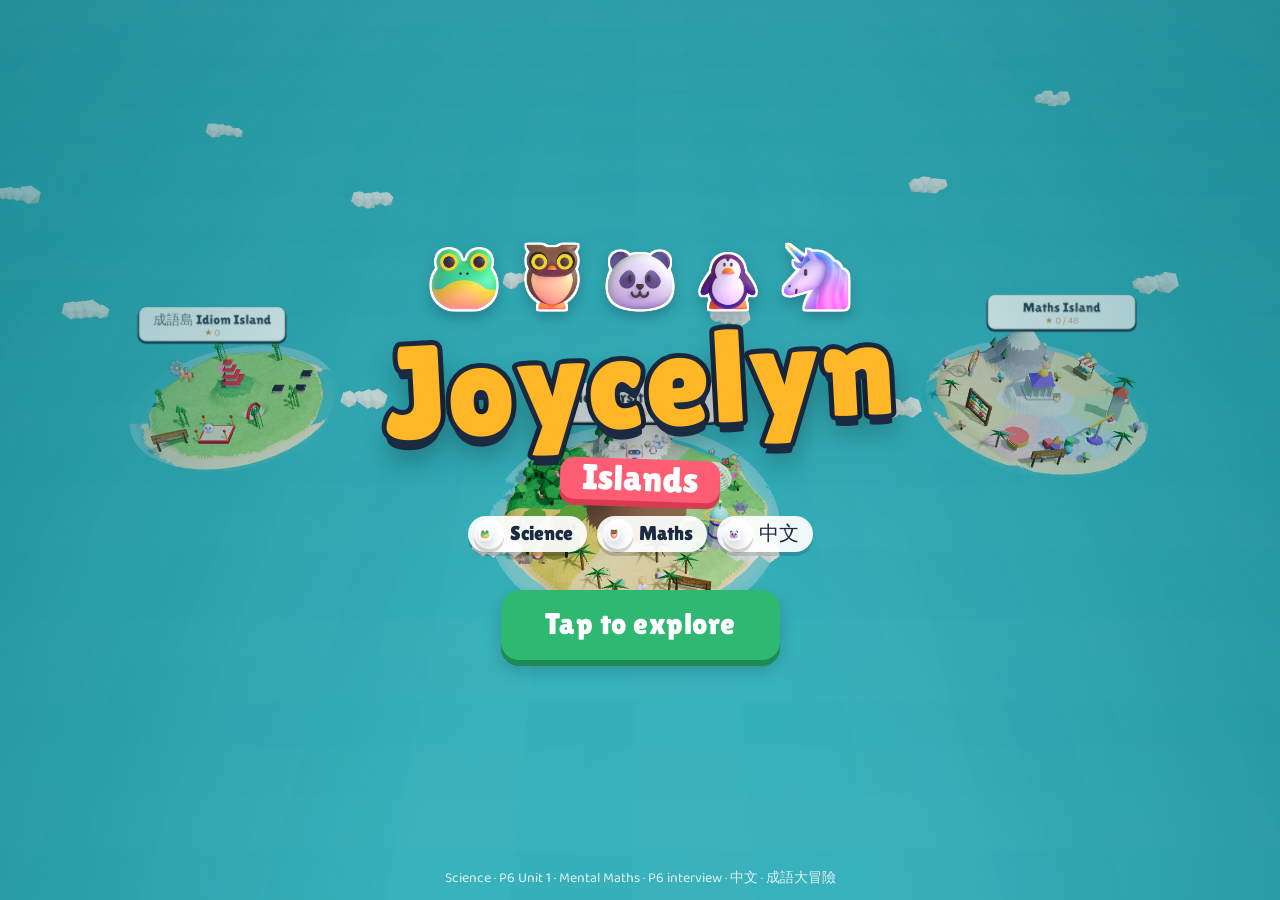
